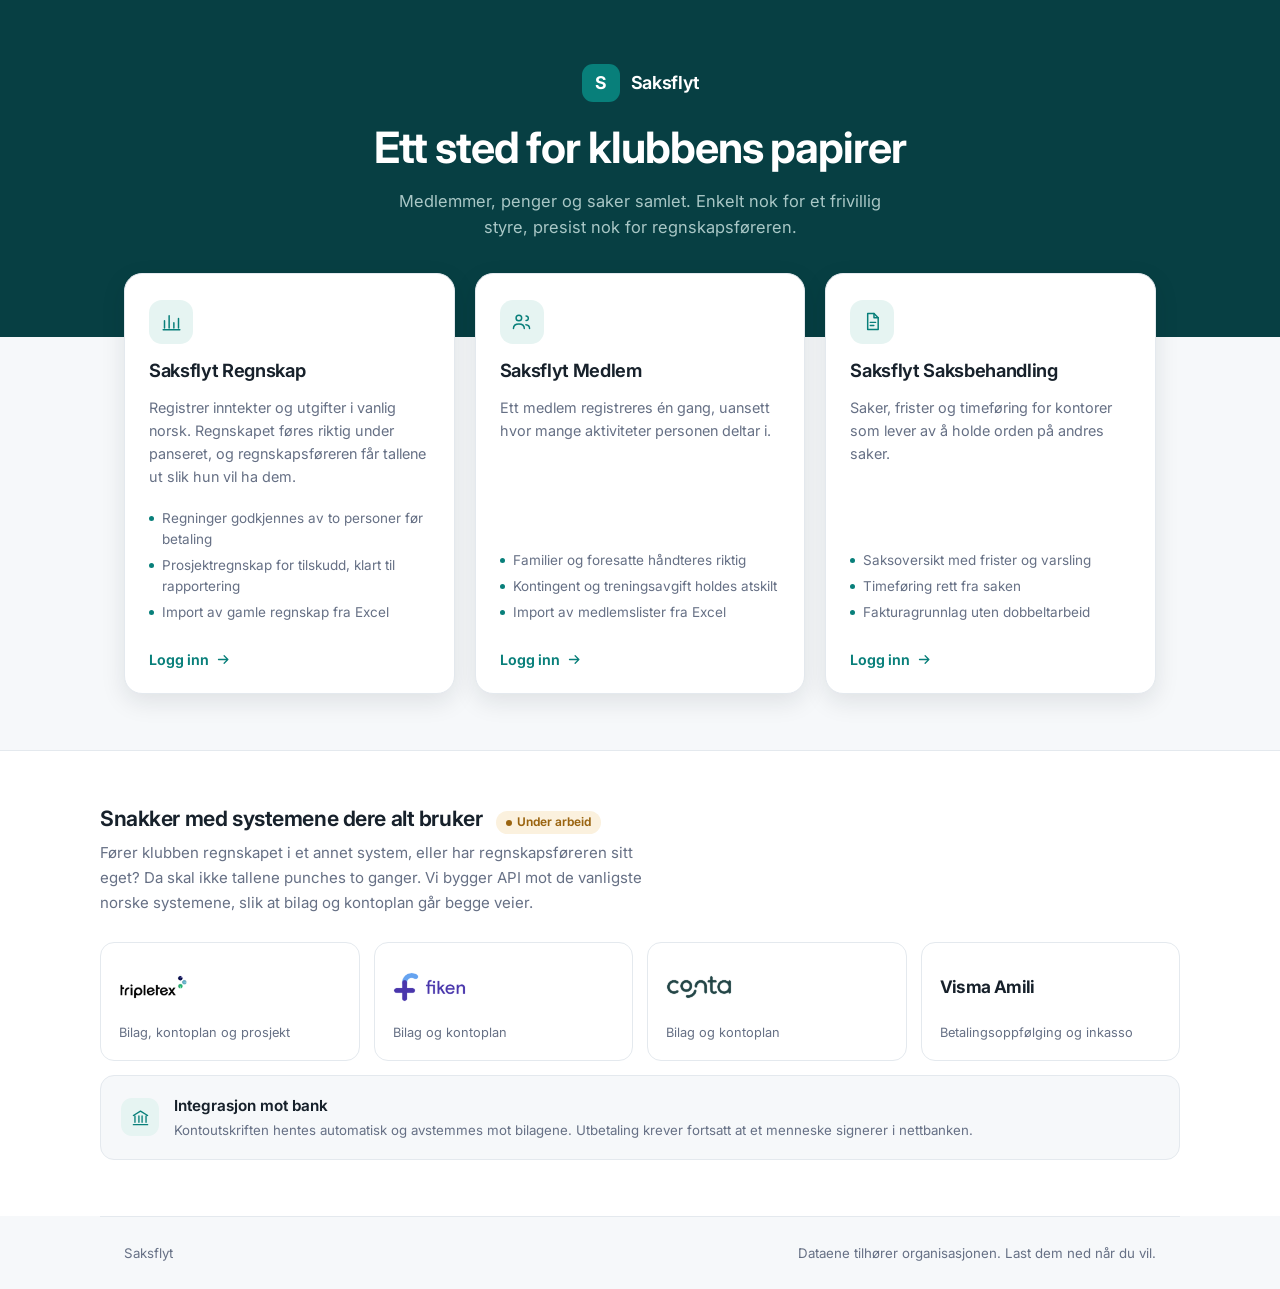
==== index.html @ 9a16cba4 "Portalen: alltid en synlig installasjonsknapp" ====
<!doctype html>
<html lang="no">
<head>
<meta charset="utf-8">
<meta name="viewport" content="width=device-width, initial-scale=1, viewport-fit=cover">
<title>Saksflyt</title>
<meta name="description" content="Saksflyt — regnskap, medlemmer og saksbehandling i ett system.">
<meta name="theme-color" content="#073F43">
<link rel="icon" href="data:image/svg+xml,<svg xmlns='http://www.w3.org/2000/svg' viewBox='0 0 32 32'><rect width='32' height='32' rx='8' fill='%23087F7A'/><text x='16' y='23' font-family='system-ui,sans-serif' font-size='19' font-weight='700' fill='white' text-anchor='middle'>S</text></svg>">
<link rel="preconnect" href="https://fonts.googleapis.com">
<link rel="preconnect" href="https://fonts.gstatic.com" crossorigin>
<link rel="stylesheet" href="https://fonts.googleapis.com/css2?family=Inter:wght@400;500;600;700&display=swap">
<link rel="manifest" href="/manifest.webmanifest">
<link rel="apple-touch-icon" href="/ikoner/apple-touch-icon.png">
<meta name="apple-mobile-web-app-capable" content="yes">
<meta name="apple-mobile-web-app-status-bar-style" content="black-translucent">
<meta name="apple-mobile-web-app-title" content="Saksflyt">
<link rel="stylesheet" href="./app/styles.css">
<style>
  body{display:flex;flex-direction:column;min-height:100vh}
  .portal-topp{
    background:var(--sb-bg);color:#fff;padding:64px 24px 96px;
    display:flex;flex-direction:column;align-items:center;text-align:center;gap:14px
  }
  .portal-merke{display:flex;align-items:center;gap:11px;margin-bottom:6px}
  .portal-merke .sb-logo{width:38px;height:38px;border-radius:11px;font-size:1.1rem}
  .portal-merke b{font-size:1.12rem;font-weight:650;letter-spacing:-.015em}
  .portal-topp h1{color:#fff;font-size:clamp(1.9rem,4.4vw,2.7rem);max-width:19ch}
  .portal-topp p{color:#A9C7C6;font-size:1.03rem;max-width:52ch;margin:0;line-height:1.6}

  .portal-kort{
    width:min(1080px,100%);margin:-64px auto 0;padding:0 24px 56px;
    display:grid;gap:20px;grid-template-columns:repeat(3,1fr)
  }
  @media (max-width:900px){.portal-kort{grid-template-columns:1fr;margin-top:-72px}}

  .produkt{
    background:var(--panel);border:1px solid var(--line);border-radius:var(--r-lg);
    padding:26px 24px 22px;display:flex;flex-direction:column;gap:12px;
    box-shadow:var(--skygge-hev);text-decoration:none;color:inherit;
    transition:transform .16s cubic-bezier(.2,.7,.3,1),box-shadow .16s,border-color .16s
  }
  .produkt:hover{transform:translateY(-3px);border-color:var(--teal);box-shadow:0 18px 40px rgba(23,33,43,.13)}
  .produkt .sirkel{
    width:44px;height:44px;border-radius:13px;background:var(--teal-soft);color:var(--teal);
    display:grid;place-items:center
  }
  .produkt .sirkel svg{width:21px;height:21px;stroke:currentColor;stroke-width:1.7;fill:none;stroke-linecap:round;stroke-linejoin:round}
  .produkt h2{font-size:1.14rem;font-weight:650;letter-spacing:-.018em}
  .produkt p{margin:0;color:var(--muted);font-size:.9rem;line-height:1.6}
  .produkt ul{margin:auto 0 0;padding:8px 0 0;list-style:none;display:flex;flex-direction:column;gap:5px}
  .produkt li{font-size:.845rem;color:var(--muted);display:flex;gap:8px;align-items:flex-start}
  .produkt li::before{content:"";width:5px;height:5px;border-radius:50%;background:var(--teal);margin-top:8px;flex:none}
  .produkt .gaa{
    margin-top:14px;display:inline-flex;align-items:center;gap:7px;
    font-size:.885rem;font-weight:650;color:var(--teal)
  }
  .produkt .gaa svg{width:15px;height:15px;stroke:currentColor;stroke-width:2.1;fill:none;stroke-linecap:round;stroke-linejoin:round;transition:transform .16s}
  .produkt:hover .gaa svg{transform:translateX(3px)}
  .produkt.kommer{opacity:.92}
  .produkt.kommer .sirkel{background:var(--hover);color:var(--muted)}

  .portal-bunn{
    margin-top:auto;border-top:1px solid var(--line);padding:26px 24px;
    display:flex;justify-content:space-between;gap:16px;flex-wrap:wrap;
    color:var(--muted);font-size:.83rem;width:min(1080px,100%);margin-inline:auto
  }
  .portal-bunn a{color:var(--muted)}

  .app-band{
    width:min(1080px,100%);margin:0 auto;padding:0 24px 52px
  }
  .app-band .inni{
    border:1px solid var(--line);border-radius:var(--r-lg);background:var(--panel);
    padding:24px 26px;display:flex;align-items:center;gap:22px;flex-wrap:wrap;
    box-shadow:var(--skygge-lav)
  }
  .app-band .merkeikon{
    width:56px;height:56px;border-radius:15px;background:var(--teal);color:#fff;
    display:grid;place-items:center;font-size:1.5rem;font-weight:700;flex:none;
    letter-spacing:-.03em
  }
  .app-band .tekst{flex:1;min-width:240px}
  .app-band h2{font-size:1.12rem;font-weight:650;letter-spacing:-.018em;margin:0 0 4px}
  .app-band p{margin:0;color:var(--muted);font-size:.9rem;line-height:1.6;max-width:56ch}
  .app-band ol{
    margin:10px 0 0;padding-left:20px;color:var(--muted);font-size:.86rem;
    display:flex;flex-direction:column;gap:3px
  }
  .app-band .handling{flex:none}
  #appStatus{font-size:.86rem;color:var(--green);font-weight:600}

  .integrasjon{
    border-top:1px solid var(--line);background:var(--panel);
    padding:52px 24px 56px
  }
  .integrasjon .inni{width:min(1080px,100%);margin:0 auto}
  .integrasjon .topp{display:flex;align-items:baseline;gap:14px;flex-wrap:wrap;margin-bottom:6px}
  .integrasjon h2{font-size:1.32rem;font-weight:650;letter-spacing:-.02em}
  .integrasjon p{margin:0;color:var(--muted);font-size:.94rem;max-width:62ch;line-height:1.65}

  .merker{
    display:grid;grid-template-columns:repeat(4,1fr);gap:14px;margin:26px 0 0
  }
  @media (max-width:820px){.merker{grid-template-columns:repeat(2,1fr)}}
  .merke-flis{
    border:1px solid var(--line);border-radius:var(--r);
    padding:22px 18px 18px;display:flex;flex-direction:column;gap:14px;min-height:118px;
    /* Lys plate i begge temaer — logoene er laget for lys bakgrunn */
    background:#FFFFFF;border-color:#E4E9EE
  }
  .merke-flis .logo{
    height:44px;display:flex;align-items:center;justify-content:flex-start
  }
  .merke-flis .logo img{display:block;width:auto;max-width:100%}
  .merke-flis .logo img.fiken{height:30px}
  .merke-flis .logo img.tripletex{height:24px}
  .merke-flis .logo img.conta{height:24px}
  .merke-flis .ordmerke{
    font-size:1.08rem;font-weight:680;letter-spacing:-.035em;color:#17212B;line-height:1
  }
  .merke-flis .hva{font-size:.8rem;color:#667085;line-height:1.5;margin-top:auto}

  .bank-rad{
    margin-top:14px;border:1px solid var(--line);border-radius:var(--r);background:var(--paper);
    padding:18px 20px;display:flex;align-items:center;gap:15px;flex-wrap:wrap
  }
  .bank-rad .sirkel{
    width:38px;height:38px;border-radius:11px;background:var(--teal-soft);color:var(--teal);
    display:grid;place-items:center;flex:none
  }
  .bank-rad .sirkel svg{width:19px;height:19px;stroke:currentColor;stroke-width:1.7;fill:none;stroke-linecap:round;stroke-linejoin:round}
  .bank-rad b{font-size:.95rem;font-weight:640;display:block}
  .bank-rad span{font-size:.83rem;color:var(--muted)}
</style>
</head>
<body>

<header class="portal-topp">
  <div class="portal-merke">
    <span class="sb-logo">S</span>
    <b>Saksflyt</b>
  </div>
  <h1>Ett sted for klubbens papirer</h1>
  <p>Medlemmer, penger og saker samlet. Enkelt nok for et frivillig styre, presist nok for regnskapsføreren.</p>
</header>

<main class="portal-kort">

  <a class="produkt" href="./app/#/okonomi">
    <span class="sirkel"><svg viewBox="0 0 24 24"><path d="M4 19.5V11M9.3 19.5V5.5M14.7 19.5v-6M20 19.5V8.5"/><path d="M2.5 21.5h19"/></svg></span>
    <h2>Saksflyt Regnskap</h2>
    <p>Registrer inntekter og utgifter i vanlig norsk. Regnskapet føres riktig under panseret, og regnskapsføreren får tallene ut slik hun vil ha dem.</p>
    <ul>
      <li>Regninger godkjennes av to personer før betaling</li>
      <li>Prosjektregnskap for tilskudd, klart til rapportering</li>
      <li>Import av gamle regnskap fra Excel</li>
    </ul>
    <span class="gaa">Logg inn <svg viewBox="0 0 24 24"><path d="M4 12h15M13 6l6 6-6 6"/></svg></span>
  </a>

  <a class="produkt" href="./app/#/medlemmer">
    <span class="sirkel"><svg viewBox="0 0 24 24"><circle cx="9" cy="8" r="3.2"/><path d="M2.8 20c0-3.4 2.8-5.2 6.2-5.2s6.2 1.8 6.2 5.2"/><path d="M17.2 10.8a2.6 2.6 0 1 0 0-5.2M21.2 20c0-2.6-1.6-4.2-4.2-4.4"/></svg></span>
    <h2>Saksflyt Medlem</h2>
    <p>Ett medlem registreres én gang, uansett hvor mange aktiviteter personen deltar i.</p>
    <ul>
      <li>Familier og foresatte håndteres riktig</li>
      <li>Kontingent og treningsavgift holdes atskilt</li>
      <li>Import av medlemslister fra Excel</li>
    </ul>
    <span class="gaa">Logg inn <svg viewBox="0 0 24 24"><path d="M4 12h15M13 6l6 6-6 6"/></svg></span>
  </a>

  <a class="produkt" href="https://sak.rpadvokat.no" rel="noopener">
    <span class="sirkel"><svg viewBox="0 0 24 24"><path d="M6.5 2.8h7.2l4.8 4.9v13.5H6.5z"/><path d="M13.7 2.8v4.9h4.8"/><path d="M9.5 13h6M9.5 16.5h4"/></svg></span>
    <h2>Saksflyt Saksbehandling</h2>
    <p>Saker, frister og timeføring for kontorer som lever av å holde orden på andres saker.</p>
    <ul>
      <li>Saksoversikt med frister og varsling</li>
      <li>Timeføring rett fra saken</li>
      <li>Fakturagrunnlag uten dobbeltarbeid</li>
    </ul>
    <span class="gaa">Logg inn <svg viewBox="0 0 24 24"><path d="M4 12h15M13 6l6 6-6 6"/></svg></span>
  </a>

</main>

<section class="app-band">
  <div class="inni">
    <span class="merkeikon">S</span>
    <div class="tekst">
      <h2>Ta klubben med deg</h2>
      <p id="appTekst">Legg Saksflyt på hjem-skjermen, så åpner den seg som en app — uten adressefelt, med eget ikon. Praktisk når du skal fotografere en kvittering i hallen eller slå opp et medlem på trening.</p>
      <ol id="appSteg" hidden></ol>
    </div>
    <div class="handling">
      <button class="btn primary" id="appKnapp" hidden>Legg til på hjem-skjermen</button>
      <span id="appStatus" hidden>Appen er allerede installert</span>
    </div>
  </div>
</section>

<section class="integrasjon">
  <div class="inni">
    <div class="topp">
      <h2>Snakker med systemene dere alt bruker</h2>
      <span class="badge gold">Under arbeid</span>
    </div>
    <p>Fører klubben regnskapet i et annet system, eller har regnskapsføreren sitt eget? Da skal ikke tallene punches to ganger. Vi bygger API mot de vanligste norske systemene, slik at bilag og kontoplan går begge veier.</p>

    <div class="merker">
      <div class="merke-flis">
        <span class="logo"><img class="tripletex" src="[data-uri]" alt="Tripletex" width="264" height="92"></span>
        <span class="hva">Bilag, kontoplan og prosjekt</span>
      </div>
      <div class="merke-flis">
        <span class="logo"><img class="fiken" src="[data-uri]" alt="Fiken" width="264" height="108"></span>
        <span class="hva">Bilag og kontoplan</span>
      </div>
      <div class="merke-flis">
        <span class="logo"><img class="conta" src="[data-uri]" alt="Conta" width="232" height="84"></span>
        <span class="hva">Bilag og kontoplan</span>
      </div>
      <div class="merke-flis">
        <span class="logo"><span class="ordmerke">Visma Amili</span></span>
        <span class="hva">Betalingsoppfølging og inkasso</span>
      </div>
    </div>

    <div class="bank-rad">
      <span class="sirkel"><svg viewBox="0 0 24 24"><path d="M3 9.5 12 4l9 5.5M5 10v8M10 10v8M14 10v8M19 10v8M3 21h18"/></svg></span>
      <div>
        <b>Integrasjon mot bank</b>
        <span>Kontoutskriften hentes automatisk og avstemmes mot bilagene. Utbetaling krever fortsatt at et menneske signerer i nettbanken.</span>
      </div>
    </div>
  </div>
</section>

<footer class="portal-bunn">
  <span>Saksflyt</span>
  <span>Dataene tilhører organisasjonen. Last dem ned når du vil.</span>
</footer>

<script src="/installer.js"></script>
<script>
  // App på hjem-skjermen. Én knapp — den skal alltid stå der, og den
  // skal gjøre jobben med ett trykk der nettleseren tillater det.
  (function () {
    const S = window.Saksflyt;
    if (!S) return;
    S.settOppArbeider();

    const baand  = document.querySelector(".app-band");
    const knapp  = document.getElementById("appKnapp");
    const status = document.getElementById("appStatus");
    const steg   = document.getElementById("appSteg");
    const tekst  = document.getElementById("appTekst");

    const STANDARDTEKST = tekst.textContent;
    let stegVist = false;

    function tegn() {
      const t = S.tilstand();

      // Firefox og andre uten støtte: ikke vis båndet i det hele tatt.
      baand.hidden = t === "ikke-mulig";
      if (t === "ikke-mulig") return;

      status.hidden = t !== "installert";
      knapp.hidden  = t === "installert";
      steg.hidden   = !(t === "ios-manuelt" && stegVist);

      if (t === "installert") {
        tekst.textContent = "Saksflyt ligger på hjem-skjermen din. Åpne den derfra, så slipper du adressefeltet.";
      } else {
        tekst.textContent = STANDARDTEKST;
        knapp.textContent = "Legg til på hjem-skjermen";
      }
    }

    function fyllSteg() {
      steg.innerHTML = "";
      S.IOS_STEG.forEach(function (linje) {
        const li = document.createElement("li");
        li.textContent = linje;
        steg.appendChild(li);
      });
    }

    knapp.addEventListener("click", async function () {
      const t = S.tilstand();
      if (t === "kan-spørre") {
        knapp.disabled = true;
        const ja = await S.installer();
        knapp.disabled = false;
        if (ja) tegn();
        return;
      }
      // iPhone og iPad: Safari lar ingen nettside installere seg selv.
      // Da viser knappen de tre trykkene i stedet.
      stegVist = true;
      fyllSteg();
      tekst.textContent = "Safari lar ingen nettside legge seg til selv. På iPhone gjør du det med tre trykk:";
      steg.hidden = false;
      knapp.hidden = true;
    });

    window.addEventListener("saksflyt:kan-installeres", tegn);
    window.addEventListener("saksflyt:installert", tegn);
    tegn();

    // beforeinstallprompt kommer ofte litt etter innlasting.
    setTimeout(tegn, 1200);
  })();
</script>

<script>
  // Husk hvilket produkt du sist brukte, så slipper du å velge hver gang.
  try {
    const sist = localStorage.getItem("sf-produkt");
    document.querySelectorAll(".produkt").forEach(a => {
      a.addEventListener("click", () => {
        try { localStorage.setItem("sf-produkt", a.getAttribute("href")); } catch (e) {}
      });
      if (sist && a.getAttribute("href") === sist) {
        const m = document.createElement("span");
        m.className = "badge teal";
        m.style.alignSelf = "flex-start";
        m.textContent = "Sist brukt";
        a.insertBefore(m, a.querySelector("h2"));
      }
    });
  } catch (e) {}
</script>

</body>
</html>
---- app/styles.css ----
/* =====================================================================
   Saksflyt designsystem
   Ett system for hele produktet. Ingen lokale CSS-varianter per side.
   Teal er merkevaren. Grønn, oransje, rød og blå er kun status.
   ===================================================================== */

:root{
  color-scheme: light;

  /* --- merkevare --- */
  --teal:#087F7A;            /* primær */
  --teal-hover:#066C68;
  --teal-soft:#E6F4F2;
  --teal-ink:#FFFFFF;
  --teal-dyp:#073F43;        /* sidepanel */
  --teal-dyp-hover:#0A5155;

  /* --- flater --- */
  --paper:#F6F8FA;
  --panel:#FFFFFF;
  --panel-2:#FBFCFD;
  --line:#E4E9EE;
  --line-sterk:#D3DBE3;
  --hover:#F1F4F7;

  /* --- tekst --- */
  --ink:#17212B;
  --muted:#667085;
  --ink-svak:#8A93A2;

  /* --- sidepanel (mørkt i begge temaer) --- */
  --sb-bg:#073F43;
  --sb-hover:#0A5155;
  --sb-ink:#EAF3F2;
  --sb-muted:#9BB8B7;
  --sb-line:rgba(255,255,255,.10);

  /* --- status: aldri i konkurranse med merkevaren --- */
  --green:#1F7A4D;  --green-soft:#E7F4EC;
  --gold:#9A6410;   --gold-soft:#FBF1DE;
  --red:#B3352F;    --red-soft:#FBEAE8;
  --blue:#2A5FA8;   --blue-soft:#E9F0FB;

  /* --- form --- */
  --r-sm:10px; --r:14px; --r-lg:18px;
  --skygge:0 1px 2px rgba(23,33,43,.05), 0 1px 3px rgba(23,33,43,.04);
  --skygge-lav:0 1px 2px rgba(23,33,43,.04);
  --skygge-hev:0 8px 24px rgba(23,33,43,.10);
  --skygge-modal:0 24px 60px rgba(23,33,43,.22);
  --fokus:0 0 0 3px rgba(8,127,122,.22);

  --font:"Inter",-apple-system,BlinkMacSystemFont,"SF Pro Text",ui-sans-serif,system-ui,"Segoe UI",sans-serif;

  /* bakoverkompatible navn brukt i eldre visninger */
  --radius:var(--r);
  --shadow:var(--skygge-hev);
  --soft-shadow:var(--skygge);
  --focus-ring:var(--fokus);
  --sidebar:var(--sb-bg);
  --sidebar-soft:var(--sb-hover);
}

@media (prefers-color-scheme: dark){
  :root:not([data-theme="light"]){
    color-scheme: dark;
    --teal:#2FA9A2; --teal-hover:#3FBDB5; --teal-soft:#0E2E2E; --teal-ink:#04211F;
    --paper:#0E1418; --panel:#151C22; --panel-2:#121920;
    --line:#242E37; --line-sterk:#313D48; --hover:#1C242C;
    --ink:#E6EBEF; --muted:#93A0AE; --ink-svak:#7A8797;
    --sb-bg:#052E31; --sb-hover:#0A4448; --sb-ink:#DCEAE9; --sb-muted:#88A5A4;
    --sb-line:rgba(255,255,255,.08);
    --green:#4CAE7E; --green-soft:#122A20;
    --gold:#D0983F; --gold-soft:#2B2314;
    --red:#D96B62;  --red-soft:#2E1A18;
    --blue:#6FA3E0; --blue-soft:#16232F;
    --skygge:0 1px 2px rgba(0,0,0,.4);
    --skygge-lav:0 1px 2px rgba(0,0,0,.3);
    --skygge-hev:0 10px 28px rgba(0,0,0,.5);
    --skygge-modal:0 24px 60px rgba(0,0,0,.6);
    --fokus:0 0 0 3px rgba(47,169,162,.3);
  }
}
:root[data-theme="dark"]{
  color-scheme: dark;
  --teal:#2FA9A2; --teal-hover:#3FBDB5; --teal-soft:#0E2E2E; --teal-ink:#04211F;
  --paper:#0E1418; --panel:#151C22; --panel-2:#121920;
  --line:#242E37; --line-sterk:#313D48; --hover:#1C242C;
  --ink:#E6EBEF; --muted:#93A0AE; --ink-svak:#7A8797;
  --sb-bg:#052E31; --sb-hover:#0A4448; --sb-ink:#DCEAE9; --sb-muted:#88A5A4;
  --sb-line:rgba(255,255,255,.08);
  --green:#4CAE7E; --green-soft:#122A20;
  --gold:#D0983F; --gold-soft:#2B2314;
  --red:#D96B62;  --red-soft:#2E1A18;
  --blue:#6FA3E0; --blue-soft:#16232F;
  --skygge:0 1px 2px rgba(0,0,0,.4);
  --skygge-lav:0 1px 2px rgba(0,0,0,.3);
  --skygge-hev:0 10px 28px rgba(0,0,0,.5);
  --skygge-modal:0 24px 60px rgba(0,0,0,.6);
  --fokus:0 0 0 3px rgba(47,169,162,.3);
}

/* =====================================================================
   Grunnlag
   ===================================================================== */

*{box-sizing:border-box}
/* En klasse med egen display slår [hidden] fra nettleseren. Vi vil at
   hidden alltid skal bety skjult. */
[hidden]{display:none!important}
html,body{height:100%}
body{
  margin:0;background:var(--paper);color:var(--ink);
  font-family:var(--font);font-size:15px;line-height:1.55;
  -webkit-font-smoothing:antialiased;-moz-osx-font-smoothing:grayscale;
}
button,input,select,textarea{font:inherit;color:inherit}
a{color:var(--teal);text-underline-offset:2px}
:focus-visible{outline:none;box-shadow:var(--fokus);border-radius:var(--r-sm)}
@media (prefers-reduced-motion:reduce){*{transition:none!important;animation:none!important}}

/* =====================================================================
   Typografi — hierarki med vekt, ikke med mange farger
   ===================================================================== */

h1{margin:0;font-size:1.85rem;font-weight:680;letter-spacing:-.025em;text-wrap:balance;line-height:1.2}
h2{margin:0;font-size:1.2rem;font-weight:640;letter-spacing:-.015em}
h3{margin:0;font-size:.95rem;font-weight:640;letter-spacing:-.01em}
.sub{color:var(--muted);font-size:.9rem;margin:6px 0 0;max-width:66ch}
.eyebrow{font-size:.68rem;font-weight:700;letter-spacing:.09em;text-transform:uppercase;color:var(--muted);margin-bottom:6px}
.meta{font-size:.8rem;color:var(--muted)}
.tiny{font-size:.78rem}
.dim{color:var(--muted)}
.strong{font-weight:640}
.mono,.num{font-variant-numeric:tabular-nums}
.num{text-align:right;white-space:nowrap}
.tall{font-size:2rem;font-weight:680;letter-spacing:-.03em;font-variant-numeric:tabular-nums;line-height:1.1}

/* =====================================================================
   Skall: mørkt sidepanel + arbeidsflate
   ===================================================================== */

.app{display:grid;grid-template-columns:252px 1fr;min-height:100vh}

.sidebar{
  background:var(--sb-bg);color:var(--sb-ink);
  display:flex;flex-direction:column;gap:18px;padding:18px 14px 14px;
  position:sticky;top:0;height:100vh;overflow-y:auto;
}
.sidebar::-webkit-scrollbar{width:6px}
.sidebar::-webkit-scrollbar-thumb{background:rgba(255,255,255,.14);border-radius:3px}

.sb-brand{display:flex;align-items:center;gap:10px;padding:4px 8px 0}
.sb-logo{
  width:32px;height:32px;border-radius:9px;background:var(--teal);color:#fff;
  display:grid;place-items:center;font-weight:700;font-size:.95rem;flex:none;letter-spacing:-.02em
}
.sb-brand b{font-size:.98rem;font-weight:650;letter-spacing:-.015em;color:#fff;display:block;line-height:1.2}
.sb-brand span{font-size:.72rem;color:var(--sb-muted)}

.orgpick{
  width:100%;background:rgba(255,255,255,.07);border:1px solid var(--sb-line);color:var(--sb-ink);
  border-radius:var(--r-sm);padding:9px 11px;font-size:.85rem;font-weight:600;cursor:pointer;
  appearance:none;background-image:linear-gradient(45deg,transparent 50%,var(--sb-muted) 50%),linear-gradient(135deg,var(--sb-muted) 50%,transparent 50%);
  background-position:calc(100% - 15px) calc(50% + 1px),calc(100% - 10px) calc(50% + 1px);
  background-size:5px 5px,5px 5px;background-repeat:no-repeat;
}
.orgpick option{color:var(--ink);background:var(--panel)}

.sb-group{display:flex;flex-direction:column;gap:2px}
.sb-group h4{
  margin:12px 0 5px 10px;font-size:.64rem;font-weight:700;letter-spacing:.1em;
  text-transform:uppercase;color:var(--sb-muted)
}
.sb-item{
  display:flex;align-items:center;gap:11px;width:100%;text-align:left;border:0;cursor:pointer;
  background:none;color:var(--sb-muted);border-radius:var(--r-sm);padding:9px 11px;
  font-size:.885rem;font-weight:500;transition:background .13s,color .13s;position:relative
}
.sb-item:hover{background:var(--sb-hover);color:var(--sb-ink)}
.sb-item.on{background:var(--sb-hover);color:#fff;font-weight:640}
.sb-item.on::before{content:"";position:absolute;left:0;top:9px;bottom:9px;width:3px;border-radius:0 3px 3px 0;background:var(--teal)}
.sb-item svg{width:17px;height:17px;flex:none;stroke:currentColor;stroke-width:1.7;fill:none;stroke-linecap:round;stroke-linejoin:round}
.sb-item .tall-merke{
  margin-left:auto;font-size:.7rem;font-weight:700;padding:1px 7px;border-radius:999px;
  background:rgba(255,255,255,.13);color:#fff;font-variant-numeric:tabular-nums
}
.sb-sub{display:flex;flex-direction:column;gap:1px;margin:2px 0 4px 27px;padding-left:11px;border-left:1px solid var(--sb-line)}
.sb-sub .sb-item{padding:6px 10px;font-size:.83rem}
.sb-sub .sb-item.on::before{display:none}
.sb-bunn{margin-top:auto;display:flex;flex-direction:column;gap:2px;padding-top:12px;border-top:1px solid var(--sb-line)}
.sb-profil{display:flex;align-items:center;gap:10px;padding:9px 11px;border-radius:var(--r-sm);cursor:pointer;background:none;border:0;width:100%;text-align:left}
.sb-profil:hover{background:var(--sb-hover)}
.sb-profil .avatar{width:30px;height:30px;font-size:.75rem;background:rgba(255,255,255,.14);color:#fff}
.sb-profil b{display:block;font-size:.83rem;font-weight:600;color:var(--sb-ink);line-height:1.25}
.sb-profil span{display:block;font-size:.72rem;color:var(--sb-muted)}

.main{padding:26px 30px 90px;max-width:1360px}
.topbar{display:flex;align-items:flex-start;justify-content:space-between;gap:20px;margin-bottom:24px;flex-wrap:wrap}
.top-hoyre{display:flex;align-items:center;gap:9px;flex-wrap:wrap}

/* mobil: sidepanel blir bunnavigasjon */
.mobilnav{display:none}
@media (max-width:900px){
  .app{grid-template-columns:1fr}
  .sidebar{display:none}
  .main{padding:16px 14px 96px}
  h1{font-size:1.45rem}
  .mobilnav{
    display:flex;position:fixed;left:0;right:0;bottom:0;z-index:45;
    background:var(--sb-bg);border-top:1px solid var(--sb-line);padding:6px 4px calc(6px + env(safe-area-inset-bottom))
  }
  .mobilnav button{
    flex:1;background:none;border:0;color:var(--sb-muted);display:flex;flex-direction:column;
    align-items:center;gap:3px;padding:7px 2px;font-size:.66rem;font-weight:600;cursor:pointer;border-radius:var(--r-sm)
  }
  .mobilnav button svg{width:19px;height:19px;stroke:currentColor;stroke-width:1.7;fill:none;stroke-linecap:round;stroke-linejoin:round}
  .mobilnav button.on{color:#fff}
  .mobil-topp{display:flex;align-items:center;justify-content:space-between;gap:10px;margin-bottom:14px}
}

/* =====================================================================
   Kort — arbeidsflater, ikke flytende bokser
   ===================================================================== */

.card{background:var(--panel);border:1px solid var(--line);border-radius:var(--r);box-shadow:var(--skygge-lav)}
.card-head{padding:17px 19px 0}
.card-head h2{font-size:1rem;font-weight:640}
.card-head p{margin:5px 0 0;color:var(--muted);font-size:.84rem}
.card-body{padding:16px 19px 18px}
.card.flat{box-shadow:none}

.grid{display:grid;gap:16px}
.g2{grid-template-columns:repeat(2,minmax(0,1fr))}
.g3{grid-template-columns:repeat(3,minmax(0,1fr))}
.g4{grid-template-columns:repeat(4,minmax(0,1fr))}
.g5{grid-template-columns:repeat(5,minmax(0,1fr))}
.split{display:grid;grid-template-columns:minmax(0,1.5fr) minmax(0,1fr);gap:16px}
@media (max-width:1100px){.g3,.g4,.g5,.split{grid-template-columns:repeat(2,minmax(0,1fr))}}
@media (max-width:680px){.g2,.g3,.g4,.g5,.split{grid-template-columns:1fr}}
.stack{display:flex;flex-direction:column;gap:16px}
.rowline{display:flex;gap:8px;align-items:center;flex-wrap:wrap}
.between{display:flex;justify-content:space-between;align-items:center;gap:14px;flex-wrap:wrap}
.actions{display:flex;gap:8px;flex-wrap:wrap}

/* =====================================================================
   Knapper — én dominerende primærhandling per side
   ===================================================================== */

.btn{
  display:inline-flex;align-items:center;justify-content:center;gap:7px;
  border:1px solid var(--line-sterk);background:var(--panel);color:var(--ink);
  border-radius:var(--r-sm);padding:9px 15px;font-size:.875rem;font-weight:600;cursor:pointer;
  transition:background .13s,border-color .13s,box-shadow .13s,transform .07s;white-space:nowrap
}
.btn:hover{background:var(--hover)}
.btn:active{transform:translateY(1px);box-shadow:none}
.btn svg{width:16px;height:16px;stroke:currentColor;stroke-width:1.8;fill:none;stroke-linecap:round;stroke-linejoin:round}
.btn.primary{background:var(--teal);border-color:var(--teal);color:var(--teal-ink);box-shadow:var(--skygge-lav)}
.btn.primary:hover{background:var(--teal-hover);border-color:var(--teal-hover)}
.btn.stille{border-color:transparent;background:transparent;color:var(--muted)}
.btn.stille:hover{background:var(--hover);color:var(--ink)}
.btn.danger{color:var(--red);border-color:transparent;background:transparent}
.btn.danger:hover{background:var(--red-soft)}
.btn.sm{padding:6px 11px;font-size:.8rem;border-radius:9px}
.btn.sm svg{width:14px;height:14px}
.btn.big{
  padding:15px 17px;border-radius:var(--r);font-size:.92rem;
  display:flex;flex-direction:column;align-items:flex-start;gap:3px;text-align:left
}
.btn.big small{font-weight:450;color:var(--muted);font-size:.79rem}
.btn.big.primary small{color:rgba(255,255,255,.82)}
.btn[disabled]{opacity:.45;cursor:not-allowed;transform:none}
.btn.blokk{width:100%}
.ikonknapp{
  width:34px;height:34px;padding:0;border-radius:var(--r-sm);border:1px solid var(--line-sterk);
  background:var(--panel);display:grid;place-items:center;cursor:pointer;color:var(--muted)
}
.ikonknapp:hover{background:var(--hover);color:var(--ink)}
.ikonknapp svg{width:16px;height:16px;stroke:currentColor;stroke-width:1.8;fill:none;stroke-linecap:round}

/* «Ny»-meny */
.meny{position:relative;display:inline-block}
.meny-liste{
  position:absolute;right:0;top:calc(100% + 6px);min-width:250px;background:var(--panel);
  border:1px solid var(--line);border-radius:var(--r);box-shadow:var(--skygge-hev);
  padding:6px;z-index:30;display:flex;flex-direction:column;gap:1px
}
.meny-liste button{
  display:flex;align-items:center;gap:10px;width:100%;text-align:left;border:0;background:none;
  padding:9px 10px;border-radius:9px;font-size:.87rem;font-weight:500;cursor:pointer;color:var(--ink)
}
.meny-liste button:hover{background:var(--hover)}
.meny-liste button svg{width:16px;height:16px;stroke:var(--teal);stroke-width:1.8;fill:none;stroke-linecap:round;stroke-linejoin:round;flex:none}
.meny-liste hr{border:0;border-top:1px solid var(--line);margin:5px 2px}

/* =====================================================================
   Nøkkeltall
   ===================================================================== */

.kpi{
  background:var(--panel);border:1px solid var(--line);border-radius:var(--r);padding:17px 18px;
  display:flex;flex-direction:column;gap:5px;text-align:left;box-shadow:var(--skygge-lav);
  transition:border-color .14s,box-shadow .14s,transform .1s
}
.kpi.klikk{cursor:pointer}
.kpi.klikk:hover{border-color:var(--line-sterk);box-shadow:var(--skygge);transform:translateY(-1px)}
.kpi .topp{display:flex;align-items:center;gap:8px;color:var(--muted)}
.kpi .topp svg{width:15px;height:15px;stroke:currentColor;stroke-width:1.8;fill:none;stroke-linecap:round;stroke-linejoin:round}
.kpi .k{font-size:.79rem;font-weight:600;color:var(--muted)}
.kpi .v{font-size:1.95rem;font-weight:680;letter-spacing:-.03em;font-variant-numeric:tabular-nums;line-height:1.15}
.kpi .v.pos{color:var(--green)} .kpi .v.neg{color:var(--red)}
.kpi .m{font-size:.79rem;color:var(--muted)}
.kpi .bar{height:5px;border-radius:5px;background:var(--line);margin-top:8px;overflow:hidden}
.kpi .bar i{display:block;height:100%;border-radius:5px;background:var(--teal);transition:width .4s ease}
/* eldre navn */
.stat{background:var(--panel);border:1px solid var(--line);border-radius:var(--r);padding:17px 18px;
  display:flex;flex-direction:column;gap:5px;text-align:left;box-shadow:var(--skygge-lav)}
.stat.klikk{cursor:pointer;transition:border-color .14s,transform .1s}
.stat.klikk:hover{border-color:var(--line-sterk);transform:translateY(-1px)}
.stat .k{font-size:.79rem;font-weight:600;color:var(--muted)}
.stat .v{font-size:1.9rem;font-weight:680;letter-spacing:-.03em;font-variant-numeric:tabular-nums;line-height:1.15}
.stat .v.pos{color:var(--green)} .stat .v.neg{color:var(--red)}
.stat .m{font-size:.79rem;color:var(--muted)}
.stat .bar{height:5px;border-radius:5px;background:var(--line);margin-top:8px;overflow:hidden}
.stat .bar i{display:block;height:100%;border-radius:5px;background:var(--teal)}

/* =====================================================================
   Status-tavle
   ===================================================================== */

.status-board{display:grid;grid-template-columns:1.05fr 1.55fr 1fr;gap:16px;align-items:stretch}
.status-mini{display:grid;grid-template-columns:1fr;gap:16px}
.status-tile{
  border:1px solid var(--line);border-radius:var(--r);background:var(--panel);
  min-height:94px;padding:16px 17px;text-align:left;display:flex;align-items:center;gap:13px;
  color:var(--ink);box-shadow:var(--skygge-lav);cursor:pointer;transition:border-color .14s,box-shadow .14s,transform .1s
}
.status-tile:hover{border-color:var(--line-sterk);box-shadow:var(--skygge);transform:translateY(-1px)}
.status-tile .tile-icon{width:32px;height:32px;border-radius:9px;display:grid;place-items:center;flex:none}
.status-tile .tile-icon svg{width:17px;height:17px;stroke:currentColor;stroke-width:1.9;fill:none;stroke-linecap:round;stroke-linejoin:round}
.status-tile.gold .tile-icon{background:var(--gold-soft);color:var(--gold)}
.status-tile.blue .tile-icon{background:var(--blue-soft);color:var(--blue)}
.status-tile.green .tile-icon{background:var(--green-soft);color:var(--green)}
.status-tile .tile-text{min-width:0;display:grid;gap:3px}
.status-tile b{font-size:.88rem;font-weight:640}
.status-tile strong{font-size:1.75rem;line-height:1;font-weight:700;font-variant-numeric:tabular-nums}
.status-tile small{font-size:.78rem;color:var(--muted)}
.status-main .card-body{height:100%}
.status-chart{height:100%;min-height:250px;display:grid;grid-template-columns:minmax(150px,220px) 1fr;gap:28px;align-items:center}
.donut{
  width:min(180px,100%);aspect-ratio:1;border-radius:50%;position:relative;justify-self:center;
  box-shadow:inset 0 0 0 1px rgba(0,0,0,.03)
}
.donut span{position:absolute;inset:27px;border-radius:50%;background:var(--panel);box-shadow:inset 0 0 0 1px var(--line)}
.legend{display:grid;gap:12px;min-width:0}
.legend-row{display:grid;grid-template-columns:1fr auto;gap:14px;align-items:center;font-size:.87rem}
.legend-row span{color:var(--muted);display:flex;align-items:center;gap:8px}
.legend-row span::before{content:"";width:18px;height:10px;border-radius:999px;background:currentColor;flex:none}
.legend-row.teal span::before{color:var(--teal)}
.legend-row.gold span::before{color:var(--gold)}
.legend-row.blue span::before{color:var(--blue)}
.legend-row b{font-variant-numeric:tabular-nums}
.sumline{border-top:1px solid var(--line);margin-top:5px;padding-top:12px;display:flex;justify-content:space-between;gap:16px;font-size:.9rem}
.sumline span{color:var(--muted)}
.sumline .pos{color:var(--green)} .sumline .neg{color:var(--red)}
.updated{display:flex;align-items:center;gap:8px;color:var(--muted);font-size:.79rem;margin-top:3px}
.updated svg{width:15px;height:15px;stroke:currentColor;stroke-width:1.8;fill:none;stroke-linecap:round;stroke-linejoin:round}
.deadline-list{display:grid;gap:8px}
.deadline{
  width:100%;border:0;background:var(--hover);border-radius:var(--r-sm);padding:10px 10px 10px 0;
  display:grid;grid-template-columns:5px 1fr 18px;gap:10px;text-align:left;align-items:center;color:var(--ink);
  cursor:pointer;transition:background .12s,transform .1s
}
.deadline:hover{background:var(--teal-soft);transform:translateY(-1px)}
.deadline .stripe{height:100%;min-height:42px;border-radius:999px;background:var(--muted)}
.deadline.teal .stripe{background:var(--teal)}
.deadline.gold .stripe{background:var(--gold)}
.deadline.blue .stripe{background:var(--blue)}
.deadline.green .stripe{background:var(--green)}
.deadline.neutral .stripe{background:var(--muted)}
.deadline-text{display:grid;gap:3px;min-width:0}
.deadline-text b{font-size:.86rem;font-weight:650}
.deadline-text small{font-size:.78rem;color:var(--muted);white-space:nowrap;overflow:hidden;text-overflow:ellipsis}
.deadline .more{color:var(--muted)}
.deadline .more svg{width:14px;height:14px;stroke:currentColor;stroke-width:2;fill:none;stroke-linecap:round;stroke-linejoin:round}
@media (max-width:1180px){.status-board{grid-template-columns:1fr 1fr}.status-side{grid-column:1 / -1}.status-mini{grid-template-columns:repeat(2,minmax(0,1fr))}}
@media (max-width:760px){.status-board,.status-mini,.status-chart{grid-template-columns:1fr}.status-chart{gap:18px}.donut{width:min(170px,70vw)}.deadline-text small{white-space:normal}}

/* =====================================================================
   Trenger oppmerksomhet
   ===================================================================== */

.oppm{display:flex;flex-direction:column}
.oppm-rad{
  display:flex;align-items:center;gap:12px;width:100%;text-align:left;background:none;border:0;
  border-bottom:1px solid var(--line);padding:13px 4px;cursor:pointer;color:var(--ink);
  font-size:.885rem;transition:background .12s
}
.oppm-rad:last-child{border-bottom:0}
.oppm-rad:hover{background:var(--hover)}
.oppm-rad .merke{
  width:26px;height:26px;border-radius:8px;display:grid;place-items:center;flex:none;font-size:.78rem;font-weight:700
}
.oppm-rad .merke svg{width:14px;height:14px;stroke:currentColor;stroke-width:2;fill:none;stroke-linecap:round;stroke-linejoin:round}
.oppm-rad .merke.gold{background:var(--gold-soft);color:var(--gold)}
.oppm-rad .merke.red{background:var(--red-soft);color:var(--red)}
.oppm-rad .merke.blue{background:var(--blue-soft);color:var(--blue)}
.oppm-rad .merke.green{background:var(--green-soft);color:var(--green)}
.oppm-rad .tekst{flex:1;min-width:0}
.oppm-rad .tekst b{display:block;font-weight:600}
.oppm-rad .tekst span{display:block;font-size:.79rem;color:var(--muted)}
.oppm-rad .pil{color:var(--ink-svak);flex:none}
.oppm-rad .pil svg{width:15px;height:15px;stroke:currentColor;stroke-width:2;fill:none;stroke-linecap:round;stroke-linejoin:round}

/* =====================================================================
   Merkelapper — tekst + symbol + farge, aldri farge alene
   ===================================================================== */

.badge,.pill{
  display:inline-flex;align-items:center;gap:5px;border-radius:999px;padding:3px 10px;
  font-size:.745rem;font-weight:650;white-space:nowrap;line-height:1.4
}
.badge::before,.pill::before{content:"";width:6px;height:6px;border-radius:50%;background:currentColor;flex:none}
.badge.neutral,.pill.neutral{background:var(--hover);color:var(--muted)}
.badge.gold,.pill.gold{background:var(--gold-soft);color:var(--gold)}
.badge.blue,.pill.blue{background:var(--blue-soft);color:var(--blue)}
.badge.green,.pill.green{background:var(--green-soft);color:var(--green)}
.badge.red,.pill.red{background:var(--red-soft);color:var(--red)}
.badge.teal,.pill.teal{background:var(--teal-soft);color:var(--teal)}

/* =====================================================================
   Tabeller — moderne, luftige, ikke regnskapsaktige
   ===================================================================== */

.tablewrap{overflow-x:auto;border-radius:var(--r-sm)}
table{width:100%;border-collapse:collapse;font-size:.885rem}
th{
  text-align:left;font-size:.68rem;font-weight:700;letter-spacing:.08em;text-transform:uppercase;
  color:var(--muted);padding:10px 14px;white-space:nowrap;border-bottom:1px solid var(--line);
  background:var(--panel);position:sticky;top:0;z-index:1
}
th.num{text-align:right}
td{padding:14px;border-bottom:1px solid var(--line);vertical-align:middle}
tr:last-child td{border-bottom:0}
tbody tr{transition:background .11s}
tbody tr:hover{background:var(--hover)}
tbody tr.klikk{cursor:pointer}
td .who{display:block;font-size:.78rem;color:var(--muted);margin-top:1px}
.tabellverktoy{display:flex;gap:9px;align-items:center;flex-wrap:wrap;margin-bottom:14px}
.tabellverktoy .sok{flex:1;min-width:210px;position:relative}
.tabellverktoy .sok input{padding-left:34px}
.tabellverktoy .sok svg{
  position:absolute;left:11px;top:50%;transform:translateY(-50%);width:15px;height:15px;
  stroke:var(--ink-svak);stroke-width:1.9;fill:none;stroke-linecap:round;pointer-events:none
}
.tabellverktoy select{width:auto;min-width:130px}
.mermeny{
  border:0;background:none;color:var(--ink-svak);cursor:pointer;padding:4px 8px;border-radius:8px;
  font-size:1.05rem;line-height:1
}
.mermeny:hover{background:var(--hover);color:var(--ink)}

/* =====================================================================
   Skjema
   ===================================================================== */

.field{display:flex;flex-direction:column;gap:5px}
.field label{font-size:.79rem;font-weight:600;color:var(--ink)}
.field .hint{font-size:.775rem;color:var(--muted)}
input,select,textarea{
  background:var(--panel);border:1px solid var(--line-sterk);border-radius:var(--r-sm);
  padding:9px 12px;font-size:.885rem;width:100%;transition:border-color .13s,box-shadow .13s
}
input:hover,select:hover,textarea:hover{border-color:var(--muted)}
input:focus,select:focus,textarea:focus{outline:none;border-color:var(--teal);box-shadow:var(--fokus)}
input::placeholder,textarea::placeholder{color:var(--ink-svak)}
textarea{resize:vertical;font-family:inherit;line-height:1.55}
input[type=checkbox]{width:17px;height:17px;accent-color:var(--teal)}
.check{display:flex;align-items:center;gap:9px;font-size:.875rem;cursor:pointer}
.kv{display:grid;grid-template-columns:auto 1fr;gap:9px 18px;font-size:.885rem;margin:0}
.kv dt{color:var(--muted)}
.kv dd{margin:0;font-weight:600;text-align:right}

/* =====================================================================
   Beskjeder og tomme tilstander
   ===================================================================== */

.note{border-radius:var(--r-sm);padding:12px 14px;font-size:.855rem;display:flex;gap:10px;align-items:flex-start}
.note b{font-weight:650}
.note svg{width:16px;height:16px;flex:none;margin-top:2px;stroke:currentColor;stroke-width:1.9;fill:none;stroke-linecap:round;stroke-linejoin:round}
.note.warn{background:var(--gold-soft);color:var(--gold)}
.note.bad{background:var(--red-soft);color:var(--red)}
.note.ok{background:var(--green-soft);color:var(--green)}
.note.info{background:var(--blue-soft);color:var(--blue)}

.empty{
  padding:46px 22px;text-align:center;color:var(--muted);
  display:flex;flex-direction:column;align-items:center;gap:8px
}
.empty .sirkel{
  width:52px;height:52px;border-radius:50%;background:var(--teal-soft);color:var(--teal);
  display:grid;place-items:center;margin-bottom:4px
}
.empty .sirkel svg{width:23px;height:23px;stroke:currentColor;stroke-width:1.7;fill:none;stroke-linecap:round;stroke-linejoin:round}
.empty b{color:var(--ink);font-size:1rem;font-weight:640}
.empty p{margin:0;max-width:44ch;font-size:.875rem}
.empty .actions{margin-top:10px}

/* =====================================================================
   Modal og skuff
   ===================================================================== */

.overlay{
  position:fixed;inset:0;background:rgba(12,20,26,.5);backdrop-filter:blur(2px);
  display:grid;place-items:center;padding:22px;z-index:50;overflow-y:auto
}
.modal{
  background:var(--panel);border:1px solid var(--line);border-radius:var(--r-lg);
  box-shadow:var(--skygge-modal);width:min(700px,100%);max-height:90vh;overflow-y:auto
}
.modal-head{padding:20px 22px 0}
.modal-head h2{font-size:1.12rem;font-weight:650}
.modal-head p{margin:6px 0 0;color:var(--muted);font-size:.855rem}
.modal-body{padding:18px 22px}
.modal-foot{padding:4px 22px 22px;display:flex;gap:9px;justify-content:flex-end;flex-wrap:wrap}
.modal-foot .btn.danger{margin-right:auto}

.skuff{
  position:fixed;top:0;right:0;bottom:0;width:min(560px,100%);background:var(--panel);
  border-left:1px solid var(--line);box-shadow:var(--skygge-modal);z-index:55;
  display:flex;flex-direction:column;animation:skyv .22s cubic-bezier(.22,.8,.3,1)
}
@keyframes skyv{from{transform:translateX(24px);opacity:.6}to{transform:none;opacity:1}}
.skuff-head{padding:20px 22px 0}
.skuff-body{padding:16px 22px 24px;overflow-y:auto;flex:1}
.skuff-foot{padding:14px 22px;border-top:1px solid var(--line);display:flex;gap:9px;justify-content:flex-end}

.faner{display:flex;gap:2px;border-bottom:1px solid var(--line);margin:16px 0 2px;overflow-x:auto}
.faner button{
  border:0;background:none;padding:10px 13px;font-size:.87rem;font-weight:600;color:var(--muted);
  cursor:pointer;border-bottom:2px solid transparent;margin-bottom:-1px;white-space:nowrap
}
.faner button:hover{color:var(--ink)}
.faner button.on{color:var(--teal);border-bottom-color:var(--teal)}

.avatar{
  width:44px;height:44px;border-radius:50%;background:var(--teal-soft);color:var(--teal);
  display:grid;place-items:center;font-weight:700;font-size:.95rem;flex:none;letter-spacing:-.01em
}
.avatar.stor{width:60px;height:60px;font-size:1.2rem}

/* brukerkort */
.kort{
  background:var(--panel);border:1px solid var(--line);border-radius:var(--r);padding:17px;
  display:flex;flex-direction:column;gap:12px;box-shadow:var(--skygge-lav);
  transition:border-color .14s,box-shadow .14s
}
.kort:hover{border-color:var(--line-sterk);box-shadow:var(--skygge)}
.kort .topp{display:flex;gap:13px;align-items:center}
.kort .navn{font-weight:640;letter-spacing:-.01em}
.kort .epost{font-size:.79rem;color:var(--muted);word-break:break-word}
.kort .verv{font-size:.81rem;color:var(--muted)}
.kort .bunn{display:flex;gap:7px;flex-wrap:wrap;align-items:center;margin-top:auto}

/* fremdrift for prosjekter */
.fremdrift{display:flex;flex-direction:column;gap:7px}
.fremdrift .spor{height:9px;border-radius:9px;background:var(--line);overflow:hidden}
.fremdrift .spor i{display:block;height:100%;border-radius:9px;background:var(--teal);transition:width .5s cubic-bezier(.2,.7,.3,1)}
.fremdrift .spor i.over{background:var(--red)}
.fremdrift .spor i.nesten{background:var(--gold)}
.fremdrift .tall{display:flex;justify-content:space-between;font-size:.82rem;color:var(--muted)}

/* =====================================================================
   Innlogging
   ===================================================================== */

.auth{min-height:100vh;display:grid;place-items:center;padding:24px;background:var(--paper)}
.auth-card{
  width:min(440px,100%);background:var(--panel);border:1px solid var(--line);border-radius:var(--r-lg);
  box-shadow:var(--skygge-hev);padding:32px
}
.auth-card .sb-logo{width:40px;height:40px;border-radius:11px;font-size:1.1rem;margin-bottom:16px}
.auth-card h1{font-size:1.4rem;margin-bottom:4px}
.auth-card .sub{margin:0 0 22px}
.tabs{display:flex;gap:3px;background:var(--hover);padding:4px;border-radius:var(--r-sm);margin-bottom:20px}
.tabs button{
  flex:1;border:0;background:none;padding:8px;border-radius:8px;font-size:.86rem;
  font-weight:600;color:var(--muted);cursor:pointer
}
.tabs button.on{background:var(--panel);color:var(--ink);box-shadow:var(--skygge-lav)}

/* =====================================================================
   Tilbakemelding og laste-tilstander
   ===================================================================== */

.toast{
  position:fixed;left:50%;bottom:26px;transform:translateX(-50%) translateY(150%);
  background:var(--panel);border:1px solid var(--line);box-shadow:var(--skygge-hev);
  border-radius:var(--r);padding:12px 17px;font-size:.87rem;font-weight:550;z-index:60;
  transition:transform .24s cubic-bezier(.2,.8,.3,1);max-width:min(92vw,560px);
  border-left:3px solid var(--green)
}
.toast.show{transform:translateX(-50%) translateY(0)}
.toast.feil{border-left-color:var(--red)}
.toast .k{display:block;font-size:.72rem;font-weight:700;letter-spacing:.07em;text-transform:uppercase;margin-bottom:2px;color:var(--green)}
.toast.feil .k{color:var(--red)}

.laster{display:grid;place-items:center;padding:64px;color:var(--muted);font-size:.885rem}
.spinner{
  width:22px;height:22px;border:2px solid var(--line);border-top-color:var(--teal);
  border-radius:50%;animation:snurr .7s linear infinite;margin-bottom:11px
}
@keyframes snurr{to{transform:rotate(360deg)}}

.skjelett{
  background:linear-gradient(90deg,var(--hover) 25%,var(--line) 37%,var(--hover) 63%);
  background-size:400% 100%;animation:glimt 1.3s ease infinite;border-radius:8px
}
@keyframes glimt{0%{background-position:100% 50%}100%{background-position:0 50%}}
.skjelett.linje{height:13px;margin:8px 0}
.skjelett.kpi{height:104px;border-radius:var(--r)}
.skjelett.kort{height:190px;border-radius:var(--r)}

.themetoggle{
  position:fixed;right:20px;bottom:20px;width:38px;height:38px;border-radius:50%;background:var(--panel);
  border:1px solid var(--line);box-shadow:var(--skygge);display:grid;place-items:center;cursor:pointer;z-index:40
}
.themetoggle svg{width:16px;height:16px;stroke:var(--muted);stroke-width:1.8;fill:none;stroke-linecap:round}
@media (max-width:900px){.themetoggle{bottom:78px}}

/* =====================================================================
   Bredde på mobil
   Rutenett- og fleksbokser får som standard min-width:auto. En bred
   tabell dyttet derfor hele arbeidsflaten utover, slik at siden kunne
   dras sideveis på telefon. Tabellen skal rulle inni sin egen ramme —
   siden skal ikke flytte seg.
   ===================================================================== */

.app, .app > *{min-width:0}
.main{min-width:0;max-width:100%}
.card, .stack, .grid, .split, .between, .tabellverktoy, .card-body{min-width:0}
.tablewrap{max-width:100%}
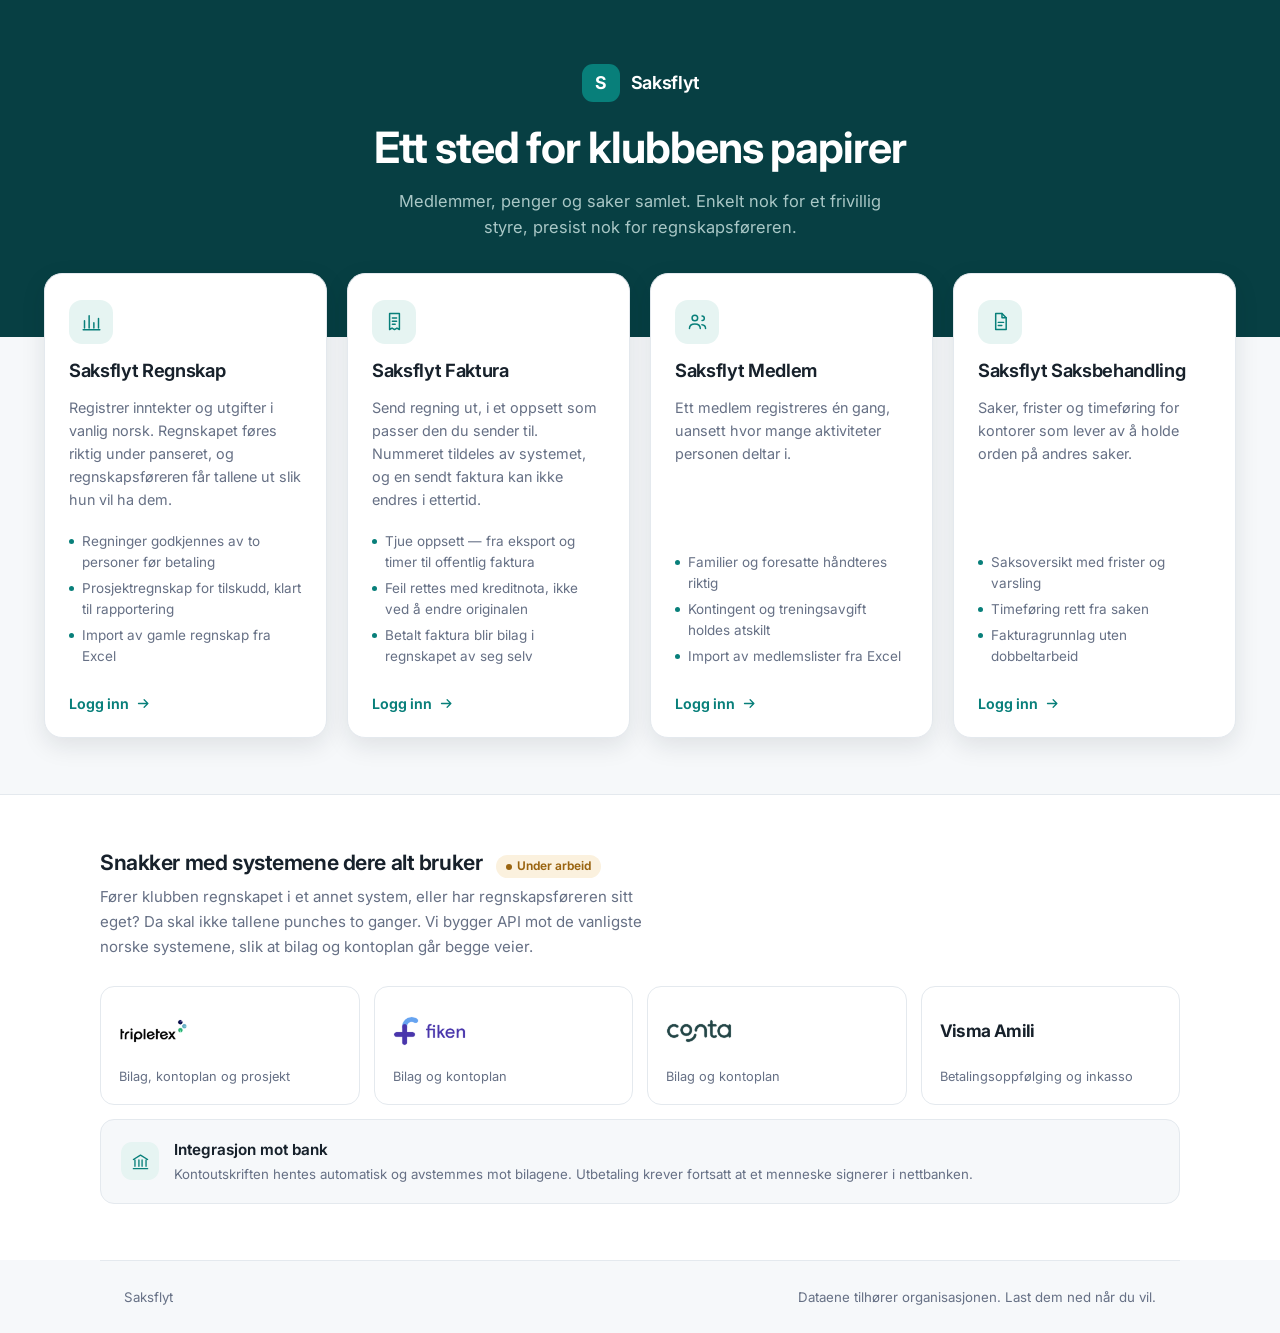
==== commit 82a4863c: "Faktura: utgående faktura som eget valg på forsiden Ny modul på samme kontrakt som resten: app/views" ====
--- a/index.html
+++ b/index.html
@@ -29,8 +29,8 @@
   .portal-topp p{color:#A9C7C6;font-size:1.03rem;max-width:52ch;margin:0;line-height:1.6}
 
   .portal-kort{
-    width:min(1080px,100%);margin:-64px auto 0;padding:0 24px 56px;
-    display:grid;gap:20px;grid-template-columns:repeat(3,1fr)
+    width:min(1240px,100%);margin:-64px auto 0;padding:0 24px 56px;
+    display:grid;gap:20px;grid-template-columns:repeat(auto-fit,minmax(240px,1fr))
   }
   @media (max-width:900px){.portal-kort{grid-template-columns:1fr;margin-top:-72px}}
 
@@ -155,6 +155,18 @@
       <li>Regninger godkjennes av to personer før betaling</li>
       <li>Prosjektregnskap for tilskudd, klart til rapportering</li>
       <li>Import av gamle regnskap fra Excel</li>
+    </ul>
+    <span class="gaa">Logg inn <svg viewBox="0 0 24 24"><path d="M4 12h15M13 6l6 6-6 6"/></svg></span>
+  </a>
+
+  <a class="produkt" href="./app/#/faktura">
+    <span class="sirkel"><svg viewBox="0 0 24 24"><path d="M6.4 2.8h11.2v18.4l-2.8-1.7-2.8 1.7-2.8-1.7-2.8 1.7z"/><path d="M9.6 8h4.8M9.6 11.6h4.8M9.6 15.2h3.2"/></svg></span>
+    <h2>Saksflyt Faktura</h2>
+    <p>Send regning ut, i et oppsett som passer den du sender til. Nummeret tildeles av systemet, og en sendt faktura kan ikke endres i ettertid.</p>
+    <ul>
+      <li>Tjue oppsett — fra eksport og timer til offentlig faktura</li>
+      <li>Feil rettes med kreditnota, ikke ved å endre originalen</li>
+      <li>Betalt faktura blir bilag i regnskapet av seg selv</li>
     </ul>
     <span class="gaa">Logg inn <svg viewBox="0 0 24 24"><path d="M4 12h15M13 6l6 6-6 6"/></svg></span>
   </a>
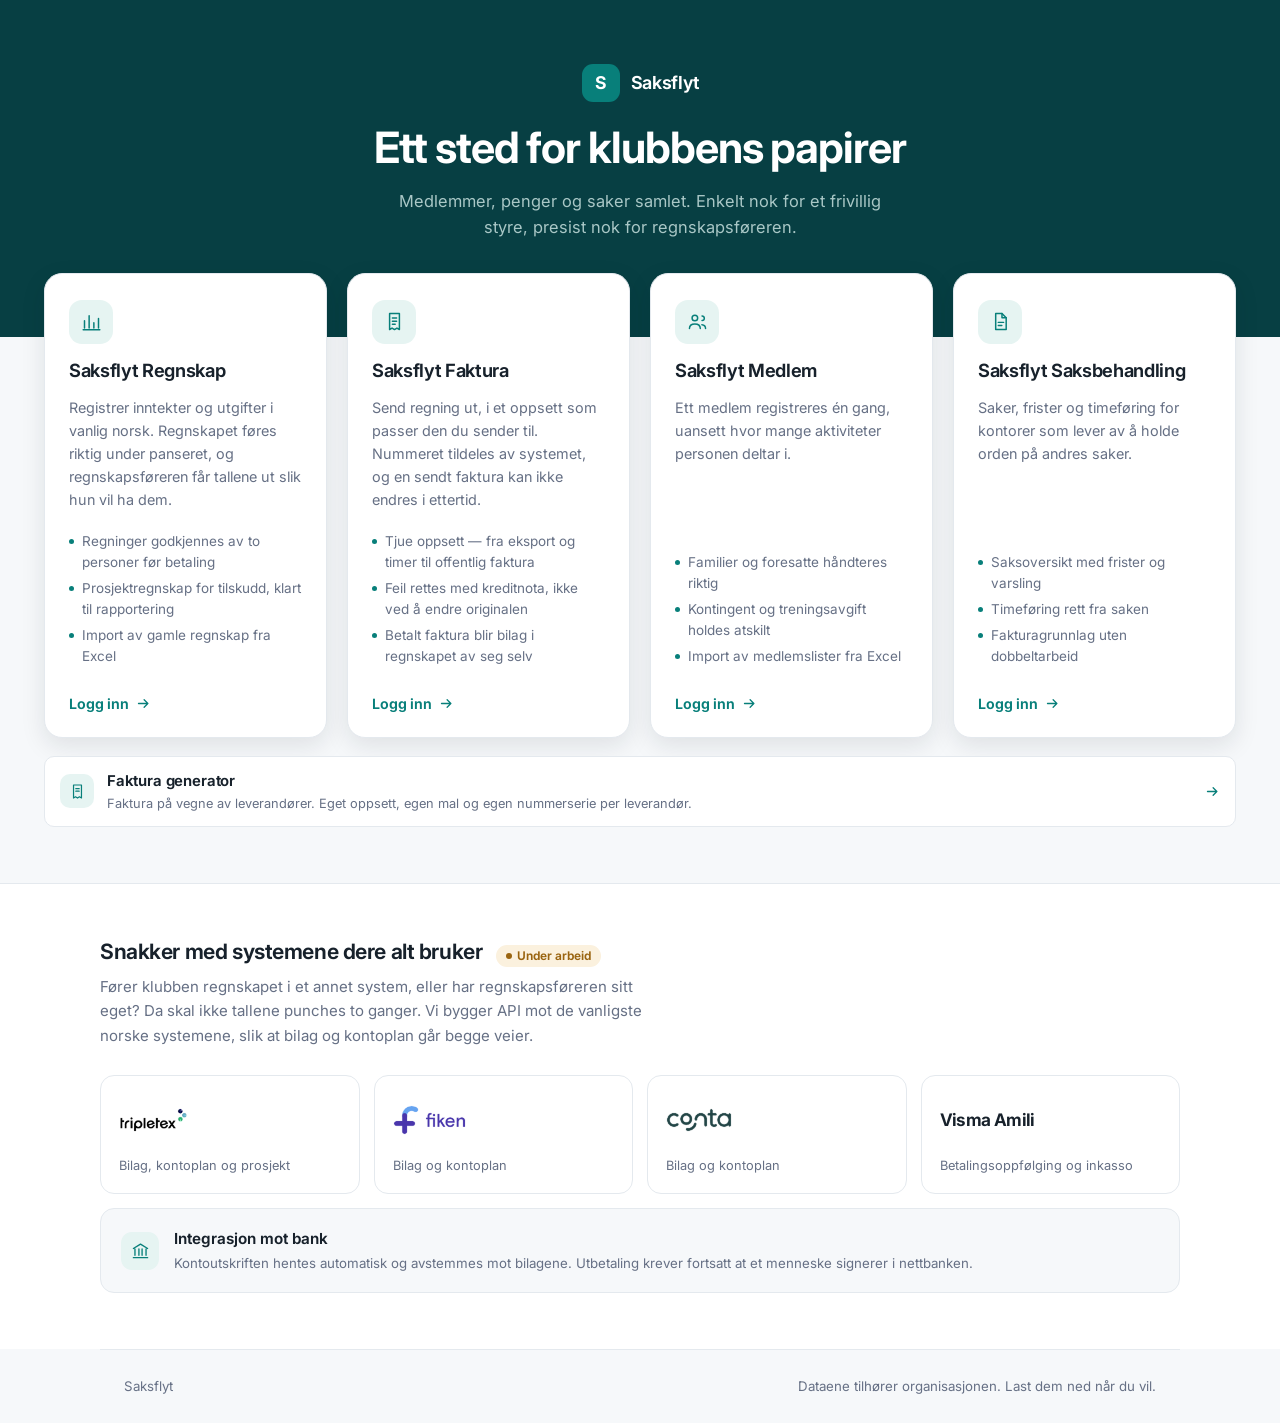
==== commit dd4997f0: "Faktura generator: faktura på vegne av leverandører Egen app under /faktura-generator/, med et lite " ====
--- a/index.html
+++ b/index.html
@@ -29,7 +29,7 @@
   .portal-topp p{color:#A9C7C6;font-size:1.03rem;max-width:52ch;margin:0;line-height:1.6}
 
   .portal-kort{
-    width:min(1240px,100%);margin:-64px auto 0;padding:0 24px 56px;
+    width:min(1240px,100%);margin:-64px auto 0;padding:0 24px 18px;
     display:grid;gap:20px;grid-template-columns:repeat(auto-fit,minmax(240px,1fr))
   }
   @media (max-width:900px){.portal-kort{grid-template-columns:1fr;margin-top:-72px}}
@@ -59,6 +59,33 @@
   .produkt:hover .gaa svg{transform:translateX(3px)}
   .produkt.kommer{opacity:.92}
   .produkt.kommer .sirkel{background:var(--hover);color:var(--muted)}
+
+  .verktoy-rad{
+    width:min(1240px,100%);margin:0 auto;padding:0 24px 56px;
+    display:grid;gap:14px;grid-template-columns:repeat(auto-fit,minmax(320px,1fr))
+  }
+  .verktoy{
+    display:flex;align-items:center;gap:13px;text-decoration:none;color:inherit;
+    background:var(--panel);border:1px solid var(--line);border-radius:var(--r-sm);
+    padding:13px 15px;transition:border-color .16s,transform .16s
+  }
+  .verktoy:hover{border-color:var(--teal);transform:translateY(-1px)}
+  .verktoy .sirkel{
+    width:34px;height:34px;border-radius:10px;background:var(--teal-soft);color:var(--teal);
+    display:grid;place-items:center;flex:none
+  }
+  .verktoy .sirkel svg{
+    width:17px;height:17px;stroke:currentColor;stroke-width:1.7;fill:none;
+    stroke-linecap:round;stroke-linejoin:round
+  }
+  .verktoy b{display:block;font-size:.93rem;font-weight:650;letter-spacing:-.012em}
+  .verktoy .tekst{display:block;font-size:.8rem;color:var(--muted);line-height:1.5;margin-top:1px}
+  .verktoy .gaa{margin-left:auto;color:var(--teal);flex:none;display:grid;place-items:center}
+  .verktoy .gaa svg{
+    width:15px;height:15px;stroke:currentColor;stroke-width:2.1;fill:none;
+    stroke-linecap:round;stroke-linejoin:round;transition:transform .16s
+  }
+  .verktoy:hover .gaa svg{transform:translateX(3px)}
 
   .portal-bunn{
     margin-top:auto;border-top:1px solid var(--line);padding:26px 24px;
@@ -196,6 +223,17 @@
   </a>
 
 </main>
+
+<div class="verktoy-rad">
+  <a class="verktoy" href="./faktura-generator/">
+    <span class="sirkel"><svg viewBox="0 0 24 24"><path d="M6.4 2.8h11.2v18.4l-2.8-1.7-2.8 1.7-2.8-1.7-2.8 1.7z"/><path d="M9.6 8h4.8M9.6 11.6h4.8"/></svg></span>
+    <div>
+      <b>Faktura generator</b>
+      <span class="tekst">Faktura på vegne av leverandører. Eget oppsett, egen mal og egen nummerserie per leverandør.</span>
+    </div>
+    <span class="gaa"><svg viewBox="0 0 24 24"><path d="M4 12h15M13 6l6 6-6 6"/></svg></span>
+  </a>
+</div>
 
 <section class="app-band">
   <div class="inni">
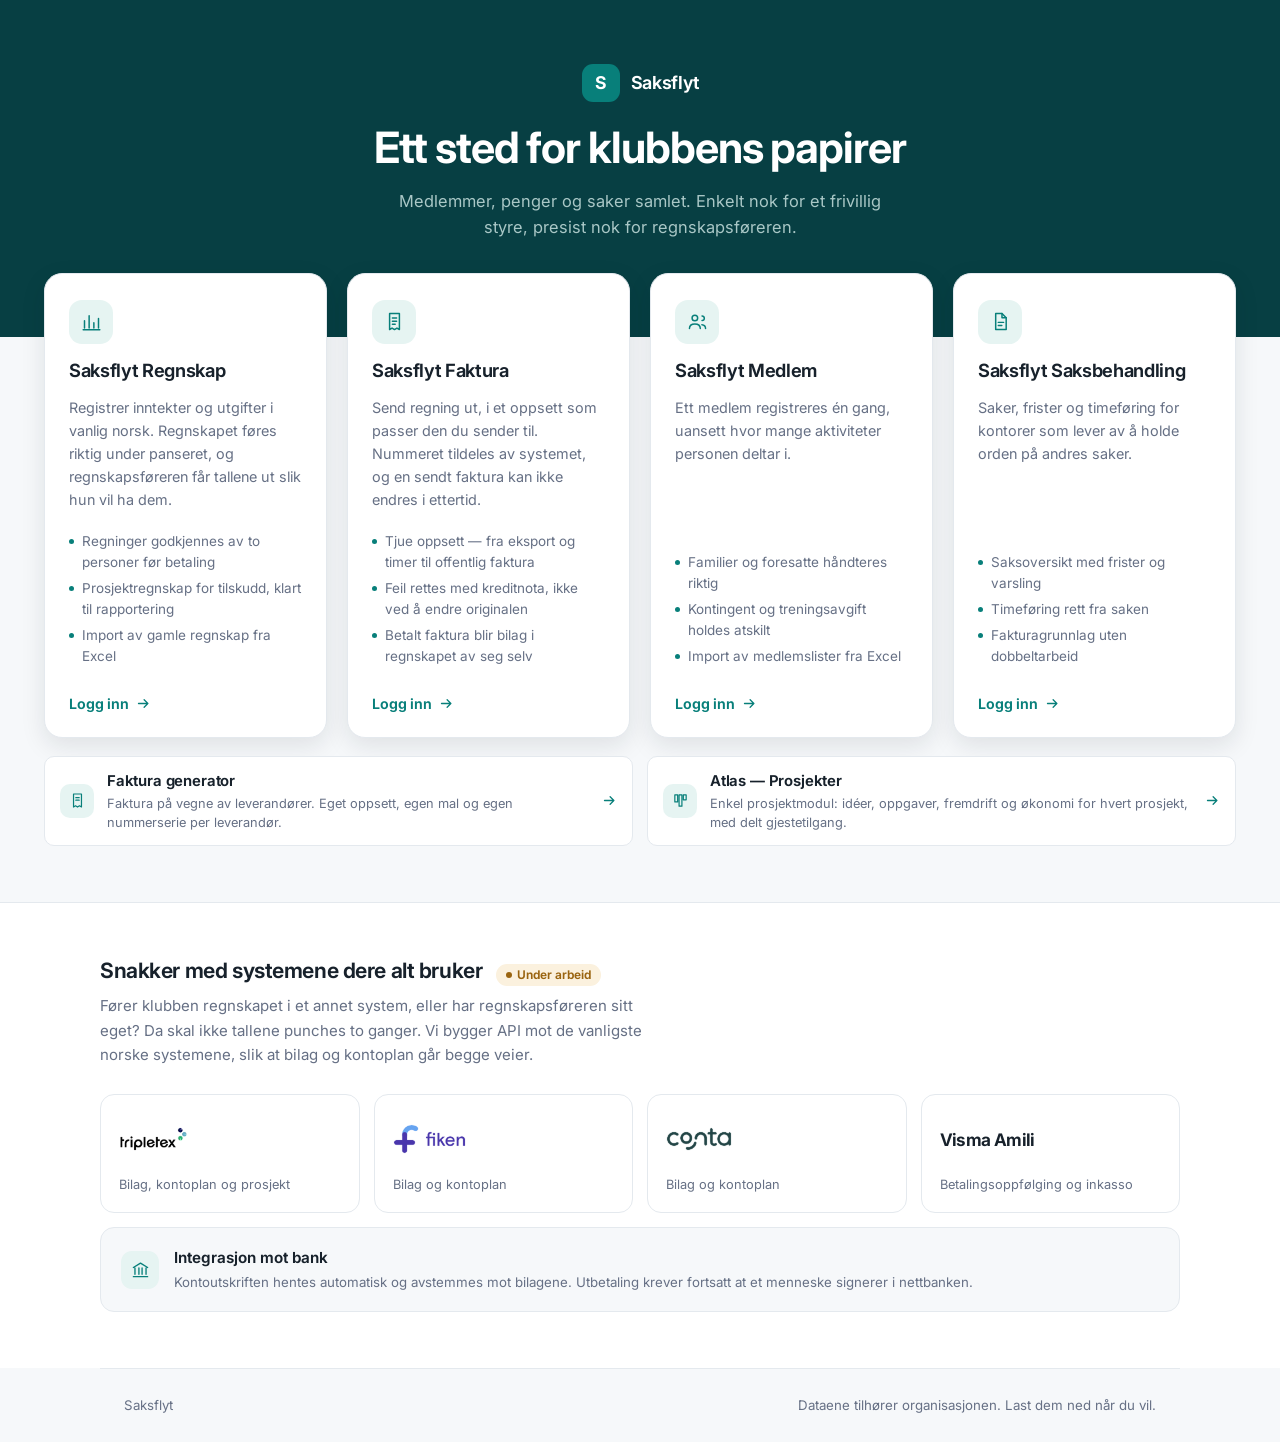
==== commit ebe65047: "Atlas: enkel prosjektmodul (idéer, oppgaver, fremdrift, økonomi) Ny modul i samme mønster som faktur" ====
--- a/index.html
+++ b/index.html
@@ -233,6 +233,14 @@
     </div>
     <span class="gaa"><svg viewBox="0 0 24 24"><path d="M4 12h15M13 6l6 6-6 6"/></svg></span>
   </a>
+  <a class="verktoy" href="./atlas/">
+    <span class="sirkel"><svg viewBox="0 0 24 24"><path d="M4 4h4v10H4zM10 4h4v16h-4zM16 4h4v7h-4z"/></svg></span>
+    <div>
+      <b>Atlas — Prosjekter</b>
+      <span class="tekst">Enkel prosjektmodul: idéer, oppgaver, fremdrift og økonomi for hvert prosjekt, med delt gjestetilgang.</span>
+    </div>
+    <span class="gaa"><svg viewBox="0 0 24 24"><path d="M4 12h15M13 6l6 6-6 6"/></svg></span>
+  </a>
 </div>
 
 <section class="app-band">
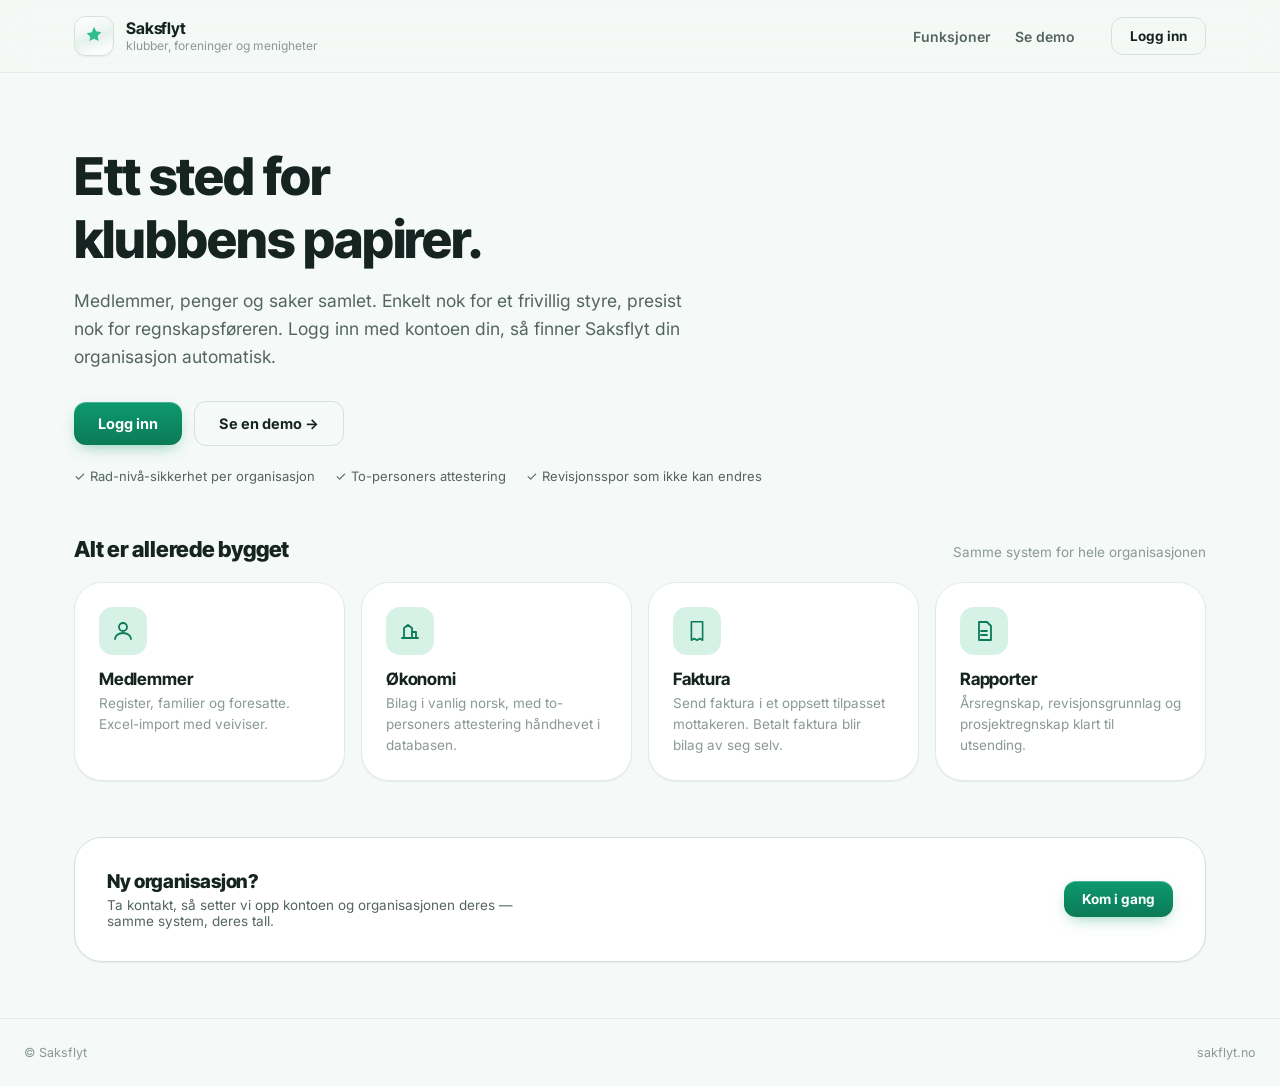
==== commit 0fab7c63: "Ny offentlig forside: info og innlogging, interne verktøy flyttet - index.html er nå en ren markedsf" ====
--- a/index.html
+++ b/index.html
@@ -4,306 +4,260 @@
 <meta charset="utf-8">
 <meta name="viewport" content="width=device-width, initial-scale=1, viewport-fit=cover">
 <title>Saksflyt</title>
-<meta name="description" content="Saksflyt — regnskap, medlemmer og saksbehandling i ett system.">
-<meta name="theme-color" content="#073F43">
-<link rel="icon" href="data:image/svg+xml,<svg xmlns='http://www.w3.org/2000/svg' viewBox='0 0 32 32'><rect width='32' height='32' rx='8' fill='%23087F7A'/><text x='16' y='23' font-family='system-ui,sans-serif' font-size='19' font-weight='700' fill='white' text-anchor='middle'>S</text></svg>">
+<meta name="description" content="Saksflyt — regnskap og medlemsstyring for klubber, foreninger og menigheter i ett system.">
+<meta name="theme-color" content="#0B7A57">
+<link rel="icon" href="data:image/svg+xml,<svg xmlns='http://www.w3.org/2000/svg' viewBox='0 0 32 32'><rect width='32' height='32' rx='8' fill='%230E9A6E'/><text x='16' y='23' font-family='system-ui,sans-serif' font-size='19' font-weight='700' fill='white' text-anchor='middle'>S</text></svg>">
 <link rel="preconnect" href="https://fonts.googleapis.com">
 <link rel="preconnect" href="https://fonts.gstatic.com" crossorigin>
-<link rel="stylesheet" href="https://fonts.googleapis.com/css2?family=Inter:wght@400;500;600;700&display=swap">
+<link rel="stylesheet" href="https://fonts.googleapis.com/css2?family=Inter:wght@400;500;600;700;800&family=Inter+Tight:wght@600;700;800&display=swap">
 <link rel="manifest" href="/manifest.webmanifest">
 <link rel="apple-touch-icon" href="/ikoner/apple-touch-icon.png">
 <meta name="apple-mobile-web-app-capable" content="yes">
 <meta name="apple-mobile-web-app-status-bar-style" content="black-translucent">
 <meta name="apple-mobile-web-app-title" content="Saksflyt">
-<link rel="stylesheet" href="./app/styles.css">
 <style>
-  body{display:flex;flex-direction:column;min-height:100vh}
-  .portal-topp{
-    background:var(--sb-bg);color:#fff;padding:64px 24px 96px;
-    display:flex;flex-direction:column;align-items:center;text-align:center;gap:14px
-  }
-  .portal-merke{display:flex;align-items:center;gap:11px;margin-bottom:6px}
-  .portal-merke .sb-logo{width:38px;height:38px;border-radius:11px;font-size:1.1rem}
-  .portal-merke b{font-size:1.12rem;font-weight:650;letter-spacing:-.015em}
-  .portal-topp h1{color:#fff;font-size:clamp(1.9rem,4.4vw,2.7rem);max-width:19ch}
-  .portal-topp p{color:#A9C7C6;font-size:1.03rem;max-width:52ch;margin:0;line-height:1.6}
-
-  .portal-kort{
-    width:min(1240px,100%);margin:-64px auto 0;padding:0 24px 18px;
-    display:grid;gap:20px;grid-template-columns:repeat(auto-fit,minmax(240px,1fr))
-  }
-  @media (max-width:900px){.portal-kort{grid-template-columns:1fr;margin-top:-72px}}
-
-  .produkt{
-    background:var(--panel);border:1px solid var(--line);border-radius:var(--r-lg);
-    padding:26px 24px 22px;display:flex;flex-direction:column;gap:12px;
-    box-shadow:var(--skygge-hev);text-decoration:none;color:inherit;
-    transition:transform .16s cubic-bezier(.2,.7,.3,1),box-shadow .16s,border-color .16s
-  }
-  .produkt:hover{transform:translateY(-3px);border-color:var(--teal);box-shadow:0 18px 40px rgba(23,33,43,.13)}
-  .produkt .sirkel{
-    width:44px;height:44px;border-radius:13px;background:var(--teal-soft);color:var(--teal);
-    display:grid;place-items:center
-  }
-  .produkt .sirkel svg{width:21px;height:21px;stroke:currentColor;stroke-width:1.7;fill:none;stroke-linecap:round;stroke-linejoin:round}
-  .produkt h2{font-size:1.14rem;font-weight:650;letter-spacing:-.018em}
-  .produkt p{margin:0;color:var(--muted);font-size:.9rem;line-height:1.6}
-  .produkt ul{margin:auto 0 0;padding:8px 0 0;list-style:none;display:flex;flex-direction:column;gap:5px}
-  .produkt li{font-size:.845rem;color:var(--muted);display:flex;gap:8px;align-items:flex-start}
-  .produkt li::before{content:"";width:5px;height:5px;border-radius:50%;background:var(--teal);margin-top:8px;flex:none}
-  .produkt .gaa{
-    margin-top:14px;display:inline-flex;align-items:center;gap:7px;
-    font-size:.885rem;font-weight:650;color:var(--teal)
-  }
-  .produkt .gaa svg{width:15px;height:15px;stroke:currentColor;stroke-width:2.1;fill:none;stroke-linecap:round;stroke-linejoin:round;transition:transform .16s}
-  .produkt:hover .gaa svg{transform:translateX(3px)}
-  .produkt.kommer{opacity:.92}
-  .produkt.kommer .sirkel{background:var(--hover);color:var(--muted)}
-
-  .verktoy-rad{
-    width:min(1240px,100%);margin:0 auto;padding:0 24px 56px;
-    display:grid;gap:14px;grid-template-columns:repeat(auto-fit,minmax(320px,1fr))
-  }
-  .verktoy{
-    display:flex;align-items:center;gap:13px;text-decoration:none;color:inherit;
-    background:var(--panel);border:1px solid var(--line);border-radius:var(--r-sm);
-    padding:13px 15px;transition:border-color .16s,transform .16s
-  }
-  .verktoy:hover{border-color:var(--teal);transform:translateY(-1px)}
-  .verktoy .sirkel{
-    width:34px;height:34px;border-radius:10px;background:var(--teal-soft);color:var(--teal);
-    display:grid;place-items:center;flex:none
-  }
-  .verktoy .sirkel svg{
-    width:17px;height:17px;stroke:currentColor;stroke-width:1.7;fill:none;
-    stroke-linecap:round;stroke-linejoin:round
-  }
-  .verktoy b{display:block;font-size:.93rem;font-weight:650;letter-spacing:-.012em}
-  .verktoy .tekst{display:block;font-size:.8rem;color:var(--muted);line-height:1.5;margin-top:1px}
-  .verktoy .gaa{margin-left:auto;color:var(--teal);flex:none;display:grid;place-items:center}
-  .verktoy .gaa svg{
-    width:15px;height:15px;stroke:currentColor;stroke-width:2.1;fill:none;
-    stroke-linecap:round;stroke-linejoin:round;transition:transform .16s
-  }
-  .verktoy:hover .gaa svg{transform:translateX(3px)}
-
-  .portal-bunn{
-    margin-top:auto;border-top:1px solid var(--line);padding:26px 24px;
+  :root{
+    --bg:#F5F9F7; --surface:#FFFFFF; --surface-2:#EEF6F2; --surface-3:#E4EFE9;
+    --text:#152420; --text-2:#54655F; --text-3:#8A9A93;
+    --border:#E2ECE6; --border-2:#D3E2DA;
+    --mint:#2FBE8E; --mint-strong:#0E9A6E; --mint-deep:#0B7A57;
+    --mint-soft:#D6F1E5; --mint-soft-2:#C1EADA;
+    --shadow-1: 0 1px 2px rgba(21,36,29,.04), 0 1px 1px rgba(21,36,29,.03);
+    --shadow-2: 0 10px 30px -12px rgba(21,36,29,.18), 0 2px 8px -2px rgba(21,36,29,.06);
+    --shadow-3: 0 24px 60px -20px rgba(21,36,29,.28);
+    --metal: linear-gradient(160deg, #FFFFFF 0%, #F3F8F6 32%, #E7F1EC 55%, #F8FBFA 78%, #FFFFFF 100%);
+    --metal-border: linear-gradient(160deg, #FFFFFF, #CFE3D9);
+    --radius-l:28px; --radius-m:18px; --radius-s:12px;
+    --font-display: -apple-system, BlinkMacSystemFont, "SF Pro Display", "Inter Tight", Inter, sans-serif;
+    --font-body: -apple-system, BlinkMacSystemFont, "SF Pro Text", Inter, sans-serif;
+  }
+  @media (prefers-color-scheme: dark){
+    :root:not([data-theme="light"]){
+      --bg:#0E1613; --surface:#16211D; --surface-2:#1B2723; --surface-3:#22322C;
+      --text:#EAF3EF; --text-2:#A6B8B0; --text-3:#748A82;
+      --border:#26362F; --border-2:#324740;
+      --mint:#3FDBA3; --mint-strong:#4CE6AE; --mint-deep:#7FF0C4;
+      --mint-soft:rgba(63,219,163,.14); --mint-soft-2:rgba(63,219,163,.22);
+      --shadow-1: 0 1px 2px rgba(0,0,0,.3);
+      --shadow-2: 0 10px 30px -12px rgba(0,0,0,.55), 0 2px 8px -2px rgba(0,0,0,.35);
+      --shadow-3: 0 24px 60px -20px rgba(0,0,0,.6);
+      --metal: linear-gradient(160deg, #212F2A 0%, #1B2723 35%, #263731 60%, #1E2B26 100%);
+      --metal-border: linear-gradient(160deg, #3A4B44, #1A2622);
+    }
+  }
+  :root[data-theme="dark"]{
+    --bg:#0E1613; --surface:#16211D; --surface-2:#1B2723; --surface-3:#22322C;
+    --text:#EAF3EF; --text-2:#A6B8B0; --text-3:#748A82;
+    --border:#26362F; --border-2:#324740;
+    --mint:#3FDBA3; --mint-strong:#4CE6AE; --mint-deep:#7FF0C4;
+    --mint-soft:rgba(63,219,163,.14); --mint-soft-2:rgba(63,219,163,.22);
+    --shadow-1: 0 1px 2px rgba(0,0,0,.3);
+    --shadow-2: 0 10px 30px -12px rgba(0,0,0,.55), 0 2px 8px -2px rgba(0,0,0,.35);
+    --shadow-3: 0 24px 60px -20px rgba(0,0,0,.6);
+    --metal: linear-gradient(160deg, #212F2A 0%, #1B2723 35%, #263731 60%, #1E2B26 100%);
+    --metal-border: linear-gradient(160deg, #3A4B44, #1A2622);
+  }
+
+  *{box-sizing:border-box;}
+  html,body{margin:0;padding:0;}
+  body{
+    background:var(--bg); color:var(--text); font-family:var(--font-body);
+    -webkit-font-smoothing:antialiased; min-height:100vh;
+    display:flex;flex-direction:column;
+  }
+  ::selection{background:var(--mint-soft-2);}
+  .wrap{max-width:1180px;margin:0 auto;padding:0 24px;width:100%;}
+
+  .topbar{
+    position:sticky; top:0; z-index:40;
+    background:color-mix(in srgb, var(--bg) 78%, transparent);
+    backdrop-filter:blur(16px) saturate(1.4); -webkit-backdrop-filter:blur(16px) saturate(1.4);
+    border-bottom:1px solid var(--border);
+  }
+  .topbar-inner{max-width:1180px;margin:0 auto;padding:16px 24px;display:flex;align-items:center;gap:16px;flex-wrap:wrap;}
+  .brand{display:flex;align-items:center;gap:12px;margin-right:auto;text-decoration:none;color:inherit;}
+  .brand-mark{
+    width:40px;height:40px;border-radius:12px;flex:none;background:var(--metal);
+    border:1px solid var(--border-2); box-shadow:var(--shadow-1), inset 0 1px 0 rgba(255,255,255,.6);
+    display:flex;align-items:center;justify-content:center;
+  }
+  .brand-mark svg{width:22px;height:22px;display:block;}
+  .brand-text .name{font-family:var(--font-display);font-weight:700;font-size:16px;letter-spacing:-.01em;line-height:1.15;}
+  .brand-text .tag{font-size:12px;color:var(--text-3);}
+  .nav-links{display:flex;gap:24px;align-items:center;margin-right:20px;}
+  .nav-links a{color:var(--text-2);text-decoration:none;font-size:14px;font-weight:600;}
+  .nav-links a:hover{color:var(--text);}
+  .nav-actions{display:flex;gap:10px;align-items:center;}
+  .btn, .btn-ghost{
+    font-family:var(--font-body);font-weight:700;font-size:13.5px;
+    padding:10px 18px;border-radius:12px;border:none;cursor:pointer;text-decoration:none;
+    display:inline-flex;align-items:center;justify-content:center;white-space:nowrap;
+  }
+  .btn{
+    background:linear-gradient(180deg, var(--mint-strong), var(--mint-deep)); color:#fff;
+    box-shadow:0 6px 16px -6px rgba(14,154,110,.55), inset 0 1px 0 rgba(255,255,255,.25);
+  }
+  .btn-ghost{background:transparent;border:1px solid var(--border-2);color:var(--text);}
+  .btn-ghost:hover{background:var(--surface-2);}
+  @media (max-width:760px){.nav-links{display:none;}}
+
+  .hero{padding:72px 0 44px;}
+  .hero h1{
+    font-family:var(--font-display);font-size:clamp(32px,5vw,52px);font-weight:800;
+    letter-spacing:-.02em;max-width:17ch;text-wrap:balance;margin:0 0 16px;
+  }
+  .hero p.lead{font-size:17.5px;color:var(--text-2);max-width:58ch;margin:0 0 30px;line-height:1.6;}
+  .hero-actions{display:flex;gap:12px;flex-wrap:wrap;align-items:center;}
+  .hero-actions .btn, .hero-actions .btn-ghost{padding:13px 24px;font-size:14.5px;}
+  .check-row{display:flex;gap:20px;margin-top:22px;flex-wrap:wrap;font-size:13px;color:var(--text-2);}
+  .check-row span{display:inline-flex;align-items:center;gap:6px;}
+
+  .section-head{display:flex;align-items:baseline;justify-content:space-between;gap:16px;margin:8px 0 4px;flex-wrap:wrap;}
+  .section-head h2{font-family:var(--font-display);font-size:22px;font-weight:800;letter-spacing:-.01em;margin:0;}
+  .section-head .sub{color:var(--text-3);font-size:13.5px;}
+
+  .feature-grid{display:grid;grid-template-columns:repeat(4,1fr);gap:16px;margin:20px 0 8px;}
+  @media (max-width:980px){.feature-grid{grid-template-columns:repeat(2,1fr);}}
+  @media (max-width:560px){.feature-grid{grid-template-columns:1fr;}}
+  .card{
+    background:var(--surface);border:1px solid var(--border);border-radius:var(--radius-l);
+    padding:24px;box-shadow:var(--shadow-1);
+  }
+  .card h3{font-family:var(--font-display);font-size:17px;font-weight:700;margin:0 0 4px;letter-spacing:-.01em;}
+  .card p{font-size:13.5px;color:var(--text-3);margin:0;line-height:1.55;}
+  .module-icon{
+    width:48px;height:48px;border-radius:14px;display:flex;align-items:center;justify-content:center;
+    background:var(--mint-soft);color:var(--mint-deep);margin-bottom:14px;
+  }
+  .module-icon svg{width:24px;height:24px;}
+
+  .app-band{margin:56px 0;}
+  .app-band .inni{
+    border:1px solid var(--border-2);border-radius:var(--radius-l);background:var(--metal);
+    padding:26px 28px;display:flex;align-items:center;gap:22px;flex-wrap:wrap;box-shadow:var(--shadow-2);
+  }
+  .app-band .merkeikon{
+    width:52px;height:52px;border-radius:15px;background:linear-gradient(180deg, var(--mint-strong), var(--mint-deep));
+    color:#fff;display:grid;place-items:center;font-size:1.4rem;font-weight:700;flex:none;letter-spacing:-.03em;
+    box-shadow:0 6px 16px -6px rgba(14,154,110,.5);
+  }
+  .app-band .tekst{flex:1;min-width:240px;}
+  .app-band h2{font-family:var(--font-display);font-size:1.05rem;font-weight:700;letter-spacing:-.015em;margin:0 0 4px;}
+  .app-band p{margin:0;color:var(--text-2);font-size:.9rem;line-height:1.6;max-width:56ch;}
+  .app-band ol{margin:10px 0 0;padding-left:20px;color:var(--text-2);font-size:.86rem;display:flex;flex-direction:column;gap:3px;}
+  .app-band .handling{flex:none;}
+  #appStatus{font-size:.86rem;color:var(--mint-deep);font-weight:600;}
+
+  .cta-band{
+    margin:56px 0;padding:32px;border-radius:var(--radius-l);
+    background:var(--surface); border:1px solid var(--border-2); box-shadow:var(--shadow-1);
+    display:flex;align-items:center;justify-content:space-between;gap:24px;flex-wrap:wrap;
+  }
+  .cta-band h3{font-family:var(--font-display);font-size:19px;font-weight:800;margin:0 0 4px;letter-spacing:-.01em;}
+  .cta-band p{margin:0;color:var(--text-2);font-size:13.5px;max-width:48ch;}
+
+  footer.site-foot{
+    margin-top:auto;border-top:1px solid var(--border);padding:26px 24px;
     display:flex;justify-content:space-between;gap:16px;flex-wrap:wrap;
-    color:var(--muted);font-size:.83rem;width:min(1080px,100%);margin-inline:auto
-  }
-  .portal-bunn a{color:var(--muted)}
-
-  .app-band{
-    width:min(1080px,100%);margin:0 auto;padding:0 24px 52px
-  }
-  .app-band .inni{
-    border:1px solid var(--line);border-radius:var(--r-lg);background:var(--panel);
-    padding:24px 26px;display:flex;align-items:center;gap:22px;flex-wrap:wrap;
-    box-shadow:var(--skygge-lav)
-  }
-  .app-band .merkeikon{
-    width:56px;height:56px;border-radius:15px;background:var(--teal);color:#fff;
-    display:grid;place-items:center;font-size:1.5rem;font-weight:700;flex:none;
-    letter-spacing:-.03em
-  }
-  .app-band .tekst{flex:1;min-width:240px}
-  .app-band h2{font-size:1.12rem;font-weight:650;letter-spacing:-.018em;margin:0 0 4px}
-  .app-band p{margin:0;color:var(--muted);font-size:.9rem;line-height:1.6;max-width:56ch}
-  .app-band ol{
-    margin:10px 0 0;padding-left:20px;color:var(--muted);font-size:.86rem;
-    display:flex;flex-direction:column;gap:3px
-  }
-  .app-band .handling{flex:none}
-  #appStatus{font-size:.86rem;color:var(--green);font-weight:600}
-
-  .integrasjon{
-    border-top:1px solid var(--line);background:var(--panel);
-    padding:52px 24px 56px
-  }
-  .integrasjon .inni{width:min(1080px,100%);margin:0 auto}
-  .integrasjon .topp{display:flex;align-items:baseline;gap:14px;flex-wrap:wrap;margin-bottom:6px}
-  .integrasjon h2{font-size:1.32rem;font-weight:650;letter-spacing:-.02em}
-  .integrasjon p{margin:0;color:var(--muted);font-size:.94rem;max-width:62ch;line-height:1.65}
-
-  .merker{
-    display:grid;grid-template-columns:repeat(4,1fr);gap:14px;margin:26px 0 0
-  }
-  @media (max-width:820px){.merker{grid-template-columns:repeat(2,1fr)}}
-  .merke-flis{
-    border:1px solid var(--line);border-radius:var(--r);
-    padding:22px 18px 18px;display:flex;flex-direction:column;gap:14px;min-height:118px;
-    /* Lys plate i begge temaer — logoene er laget for lys bakgrunn */
-    background:#FFFFFF;border-color:#E4E9EE
-  }
-  .merke-flis .logo{
-    height:44px;display:flex;align-items:center;justify-content:flex-start
-  }
-  .merke-flis .logo img{display:block;width:auto;max-width:100%}
-  .merke-flis .logo img.fiken{height:30px}
-  .merke-flis .logo img.tripletex{height:24px}
-  .merke-flis .logo img.conta{height:24px}
-  .merke-flis .ordmerke{
-    font-size:1.08rem;font-weight:680;letter-spacing:-.035em;color:#17212B;line-height:1
-  }
-  .merke-flis .hva{font-size:.8rem;color:#667085;line-height:1.5;margin-top:auto}
-
-  .bank-rad{
-    margin-top:14px;border:1px solid var(--line);border-radius:var(--r);background:var(--paper);
-    padding:18px 20px;display:flex;align-items:center;gap:15px;flex-wrap:wrap
-  }
-  .bank-rad .sirkel{
-    width:38px;height:38px;border-radius:11px;background:var(--teal-soft);color:var(--teal);
-    display:grid;place-items:center;flex:none
-  }
-  .bank-rad .sirkel svg{width:19px;height:19px;stroke:currentColor;stroke-width:1.7;fill:none;stroke-linecap:round;stroke-linejoin:round}
-  .bank-rad b{font-size:.95rem;font-weight:640;display:block}
-  .bank-rad span{font-size:.83rem;color:var(--muted)}
+    color:var(--text-3);font-size:12.5px;
+  }
+  footer.site-foot a{color:var(--text-3);}
 </style>
 </head>
 <body>
 
-<header class="portal-topp">
-  <div class="portal-merke">
-    <span class="sb-logo">S</span>
-    <b>Saksflyt</b>
+<div class="topbar">
+  <div class="topbar-inner">
+    <a class="brand" href="/">
+      <div class="brand-mark">
+        <svg viewBox="0 0 24 24" fill="none">
+          <path d="M12 2l2.4 4.86L20 8l-4 3.9.95 5.53L12 14.9l-4.95 2.53L8 12.9 4 9l5.6-1.14L12 2z" fill="url(#g1)"/>
+          <defs><linearGradient id="g1" x1="4" y1="2" x2="20" y2="17"><stop offset="0" stop-color="#2FBE8E"/><stop offset="1" stop-color="#0B7A57"/></linearGradient></defs>
+        </svg>
+      </div>
+      <div class="brand-text">
+        <div class="name">Saksflyt</div>
+        <div class="tag">klubber, foreninger og menigheter</div>
+      </div>
+    </a>
+    <div class="nav-links">
+      <a href="#funksjoner">Funksjoner</a>
+      <a href="https://claude.ai/code/artifact/e55b2b0a-2020-4ac9-8ebb-772489a20bcf" target="_blank" rel="noopener">Se demo</a>
+    </div>
+    <div class="nav-actions">
+      <a class="btn-ghost" href="./app/">Logg inn</a>
+    </div>
   </div>
-  <h1>Ett sted for klubbens papirer</h1>
-  <p>Medlemmer, penger og saker samlet. Enkelt nok for et frivillig styre, presist nok for regnskapsføreren.</p>
-</header>
-
-<main class="portal-kort">
-
-  <a class="produkt" href="./app/#/okonomi">
-    <span class="sirkel"><svg viewBox="0 0 24 24"><path d="M4 19.5V11M9.3 19.5V5.5M14.7 19.5v-6M20 19.5V8.5"/><path d="M2.5 21.5h19"/></svg></span>
-    <h2>Saksflyt Regnskap</h2>
-    <p>Registrer inntekter og utgifter i vanlig norsk. Regnskapet føres riktig under panseret, og regnskapsføreren får tallene ut slik hun vil ha dem.</p>
-    <ul>
-      <li>Regninger godkjennes av to personer før betaling</li>
-      <li>Prosjektregnskap for tilskudd, klart til rapportering</li>
-      <li>Import av gamle regnskap fra Excel</li>
-    </ul>
-    <span class="gaa">Logg inn <svg viewBox="0 0 24 24"><path d="M4 12h15M13 6l6 6-6 6"/></svg></span>
-  </a>
-
-  <a class="produkt" href="./app/#/faktura">
-    <span class="sirkel"><svg viewBox="0 0 24 24"><path d="M6.4 2.8h11.2v18.4l-2.8-1.7-2.8 1.7-2.8-1.7-2.8 1.7z"/><path d="M9.6 8h4.8M9.6 11.6h4.8M9.6 15.2h3.2"/></svg></span>
-    <h2>Saksflyt Faktura</h2>
-    <p>Send regning ut, i et oppsett som passer den du sender til. Nummeret tildeles av systemet, og en sendt faktura kan ikke endres i ettertid.</p>
-    <ul>
-      <li>Tjue oppsett — fra eksport og timer til offentlig faktura</li>
-      <li>Feil rettes med kreditnota, ikke ved å endre originalen</li>
-      <li>Betalt faktura blir bilag i regnskapet av seg selv</li>
-    </ul>
-    <span class="gaa">Logg inn <svg viewBox="0 0 24 24"><path d="M4 12h15M13 6l6 6-6 6"/></svg></span>
-  </a>
-
-  <a class="produkt" href="./app/#/medlemmer">
-    <span class="sirkel"><svg viewBox="0 0 24 24"><circle cx="9" cy="8" r="3.2"/><path d="M2.8 20c0-3.4 2.8-5.2 6.2-5.2s6.2 1.8 6.2 5.2"/><path d="M17.2 10.8a2.6 2.6 0 1 0 0-5.2M21.2 20c0-2.6-1.6-4.2-4.2-4.4"/></svg></span>
-    <h2>Saksflyt Medlem</h2>
-    <p>Ett medlem registreres én gang, uansett hvor mange aktiviteter personen deltar i.</p>
-    <ul>
-      <li>Familier og foresatte håndteres riktig</li>
-      <li>Kontingent og treningsavgift holdes atskilt</li>
-      <li>Import av medlemslister fra Excel</li>
-    </ul>
-    <span class="gaa">Logg inn <svg viewBox="0 0 24 24"><path d="M4 12h15M13 6l6 6-6 6"/></svg></span>
-  </a>
-
-  <a class="produkt" href="https://sak.rpadvokat.no" rel="noopener">
-    <span class="sirkel"><svg viewBox="0 0 24 24"><path d="M6.5 2.8h7.2l4.8 4.9v13.5H6.5z"/><path d="M13.7 2.8v4.9h4.8"/><path d="M9.5 13h6M9.5 16.5h4"/></svg></span>
-    <h2>Saksflyt Saksbehandling</h2>
-    <p>Saker, frister og timeføring for kontorer som lever av å holde orden på andres saker.</p>
-    <ul>
-      <li>Saksoversikt med frister og varsling</li>
-      <li>Timeføring rett fra saken</li>
-      <li>Fakturagrunnlag uten dobbeltarbeid</li>
-    </ul>
-    <span class="gaa">Logg inn <svg viewBox="0 0 24 24"><path d="M4 12h15M13 6l6 6-6 6"/></svg></span>
-  </a>
-
-</main>
-
-<div class="verktoy-rad">
-  <a class="verktoy" href="./faktura-generator/">
-    <span class="sirkel"><svg viewBox="0 0 24 24"><path d="M6.4 2.8h11.2v18.4l-2.8-1.7-2.8 1.7-2.8-1.7-2.8 1.7z"/><path d="M9.6 8h4.8M9.6 11.6h4.8"/></svg></span>
+</div>
+
+<div class="wrap">
+  <div class="hero">
+    <h1>Ett sted for klubbens papirer.</h1>
+    <p class="lead">Medlemmer, penger og saker samlet. Enkelt nok for et frivillig styre, presist nok for regnskapsføreren. Logg inn med kontoen din, så finner Saksflyt din organisasjon automatisk.</p>
+    <div class="hero-actions">
+      <a class="btn" href="./app/">Logg inn</a>
+      <a class="btn-ghost" href="https://claude.ai/code/artifact/e55b2b0a-2020-4ac9-8ebb-772489a20bcf" target="_blank" rel="noopener">Se en demo →</a>
+    </div>
+    <div class="check-row">
+      <span>✓ Rad-nivå-sikkerhet per organisasjon</span>
+      <span>✓ To-personers attestering</span>
+      <span>✓ Revisjonsspor som ikke kan endres</span>
+    </div>
+  </div>
+
+  <div id="funksjoner">
+    <div class="section-head"><h2>Alt er allerede bygget</h2><span class="sub">Samme system for hele organisasjonen</span></div>
+    <div class="feature-grid">
+      <div class="card">
+        <div class="module-icon"><svg viewBox="0 0 24 24"><path d="M12 12a4 4 0 100-8 4 4 0 000 8zM4 20c0-3.3 3.6-6 8-6s8 2.7 8 6" stroke="currentColor" stroke-width="1.8" fill="none" stroke-linecap="round"/></svg></div>
+        <h3>Medlemmer</h3><p>Register, familier og foresatte. Excel-import med veiviser.</p>
+      </div>
+      <div class="card">
+        <div class="module-icon"><svg viewBox="0 0 24 24"><path d="M4 19h16M6 19V9l4-3 4 3v10M14 19v-6h4v6" stroke="currentColor" stroke-width="1.8" fill="none" stroke-linecap="round" stroke-linejoin="round"/></svg></div>
+        <h3>Økonomi</h3><p>Bilag i vanlig norsk, med to-personers attestering håndhevet i databasen.</p>
+      </div>
+      <div class="card">
+        <div class="module-icon"><svg viewBox="0 0 24 24"><path d="M6.4 2.8h11.2v18.4l-2.8-1.7-2.8 1.7-2.8-1.7-2.8 1.7z" stroke="currentColor" stroke-width="1.6" fill="none" stroke-linejoin="round"/></svg></div>
+        <h3>Faktura</h3><p>Send faktura i et oppsett tilpasset mottakeren. Betalt faktura blir bilag av seg selv.</p>
+      </div>
+      <div class="card">
+        <div class="module-icon"><svg viewBox="0 0 24 24"><path d="M7 3h8l4 4v14H7z" stroke="currentColor" stroke-width="1.8" fill="none" stroke-linejoin="round"/><path d="M9 12h6M9 16h6" stroke="currentColor" stroke-width="1.8" stroke-linecap="round"/></svg></div>
+        <h3>Rapporter</h3><p>Årsregnskap, revisjonsgrunnlag og prosjektregnskap klart til utsending.</p>
+      </div>
+    </div>
+  </div>
+
+  <section class="app-band">
+    <div class="inni">
+      <span class="merkeikon">S</span>
+      <div class="tekst">
+        <h2>Ta klubben med deg</h2>
+        <p id="appTekst">Legg Saksflyt på hjem-skjermen, så åpner den seg som en app — uten adressefelt, med eget ikon. Praktisk når du skal fotografere en kvittering i hallen eller slå opp et medlem på trening.</p>
+        <ol id="appSteg" hidden></ol>
+      </div>
+      <div class="handling">
+        <button class="btn" id="appKnapp" hidden>Legg til på hjem-skjermen</button>
+        <span id="appStatus" hidden>Appen er allerede installert</span>
+      </div>
+    </div>
+  </section>
+
+  <div class="cta-band">
     <div>
-      <b>Faktura generator</b>
-      <span class="tekst">Faktura på vegne av leverandører. Eget oppsett, egen mal og egen nummerserie per leverandør.</span>
-    </div>
-    <span class="gaa"><svg viewBox="0 0 24 24"><path d="M4 12h15M13 6l6 6-6 6"/></svg></span>
-  </a>
-  <a class="verktoy" href="./atlas/">
-    <span class="sirkel"><svg viewBox="0 0 24 24"><path d="M4 4h4v10H4zM10 4h4v16h-4zM16 4h4v7h-4z"/></svg></span>
-    <div>
-      <b>Atlas — Prosjekter</b>
-      <span class="tekst">Enkel prosjektmodul: idéer, oppgaver, fremdrift og økonomi for hvert prosjekt, med delt gjestetilgang.</span>
-    </div>
-    <span class="gaa"><svg viewBox="0 0 24 24"><path d="M4 12h15M13 6l6 6-6 6"/></svg></span>
-  </a>
+      <h3>Ny organisasjon?</h3>
+      <p>Ta kontakt, så setter vi opp kontoen og organisasjonen deres — samme system, deres tall.</p>
+    </div>
+    <a class="btn" href="./app/">Kom i gang</a>
+  </div>
 </div>
 
-<section class="app-band">
-  <div class="inni">
-    <span class="merkeikon">S</span>
-    <div class="tekst">
-      <h2>Ta klubben med deg</h2>
-      <p id="appTekst">Legg Saksflyt på hjem-skjermen, så åpner den seg som en app — uten adressefelt, med eget ikon. Praktisk når du skal fotografere en kvittering i hallen eller slå opp et medlem på trening.</p>
-      <ol id="appSteg" hidden></ol>
-    </div>
-    <div class="handling">
-      <button class="btn primary" id="appKnapp" hidden>Legg til på hjem-skjermen</button>
-      <span id="appStatus" hidden>Appen er allerede installert</span>
-    </div>
-  </div>
-</section>
-
-<section class="integrasjon">
-  <div class="inni">
-    <div class="topp">
-      <h2>Snakker med systemene dere alt bruker</h2>
-      <span class="badge gold">Under arbeid</span>
-    </div>
-    <p>Fører klubben regnskapet i et annet system, eller har regnskapsføreren sitt eget? Da skal ikke tallene punches to ganger. Vi bygger API mot de vanligste norske systemene, slik at bilag og kontoplan går begge veier.</p>
-
-    <div class="merker">
-      <div class="merke-flis">
-        <span class="logo"><img class="tripletex" src="[data-uri]" alt="Tripletex" width="264" height="92"></span>
-        <span class="hva">Bilag, kontoplan og prosjekt</span>
-      </div>
-      <div class="merke-flis">
-        <span class="logo"><img class="fiken" src="[data-uri]" alt="Fiken" width="264" height="108"></span>
-        <span class="hva">Bilag og kontoplan</span>
-      </div>
-      <div class="merke-flis">
-        <span class="logo"><img class="conta" src="[data-uri]" alt="Conta" width="232" height="84"></span>
-        <span class="hva">Bilag og kontoplan</span>
-      </div>
-      <div class="merke-flis">
-        <span class="logo"><span class="ordmerke">Visma Amili</span></span>
-        <span class="hva">Betalingsoppfølging og inkasso</span>
-      </div>
-    </div>
-
-    <div class="bank-rad">
-      <span class="sirkel"><svg viewBox="0 0 24 24"><path d="M3 9.5 12 4l9 5.5M5 10v8M10 10v8M14 10v8M19 10v8M3 21h18"/></svg></span>
-      <div>
-        <b>Integrasjon mot bank</b>
-        <span>Kontoutskriften hentes automatisk og avstemmes mot bilagene. Utbetaling krever fortsatt at et menneske signerer i nettbanken.</span>
-      </div>
-    </div>
-  </div>
-</section>
-
-<footer class="portal-bunn">
-  <span>Saksflyt</span>
-  <span>Dataene tilhører organisasjonen. Last dem ned når du vil.</span>
+<footer class="site-foot">
+  <span>© Saksflyt</span>
+  <span>sakflyt.no</span>
 </footer>
 
 <script src="/installer.js"></script>
 <script>
-  // App på hjem-skjermen. Én knapp — den skal alltid stå der, og den
-  // skal gjøre jobben med ett trykk der nettleseren tillater det.
   (function () {
     const S = window.Saksflyt;
     if (!S) return;
@@ -320,8 +274,6 @@
 
     function tegn() {
       const t = S.tilstand();
-
-      // Firefox og andre uten støtte: ikke vis båndet i det hele tatt.
       baand.hidden = t === "ikke-mulig";
       if (t === "ikke-mulig") return;
 
@@ -355,8 +307,6 @@
         if (ja) tegn();
         return;
       }
-      // iPhone og iPad: Safari lar ingen nettside installere seg selv.
-      // Da viser knappen de tre trykkene i stedet.
       stegVist = true;
       fyllSteg();
       tekst.textContent = "Safari lar ingen nettside legge seg til selv. På iPhone gjør du det med tre trykk:";
@@ -367,30 +317,9 @@
     window.addEventListener("saksflyt:kan-installeres", tegn);
     window.addEventListener("saksflyt:installert", tegn);
     tegn();
-
-    // beforeinstallprompt kommer ofte litt etter innlasting.
     setTimeout(tegn, 1200);
   })();
 </script>
 
-<script>
-  // Husk hvilket produkt du sist brukte, så slipper du å velge hver gang.
-  try {
-    const sist = localStorage.getItem("sf-produkt");
-    document.querySelectorAll(".produkt").forEach(a => {
-      a.addEventListener("click", () => {
-        try { localStorage.setItem("sf-produkt", a.getAttribute("href")); } catch (e) {}
-      });
-      if (sist && a.getAttribute("href") === sist) {
-        const m = document.createElement("span");
-        m.className = "badge teal";
-        m.style.alignSelf = "flex-start";
-        m.textContent = "Sist brukt";
-        a.insertBefore(m, a.querySelector("h2"));
-      }
-    });
-  } catch (e) {}
-</script>
-
 </body>
 </html>
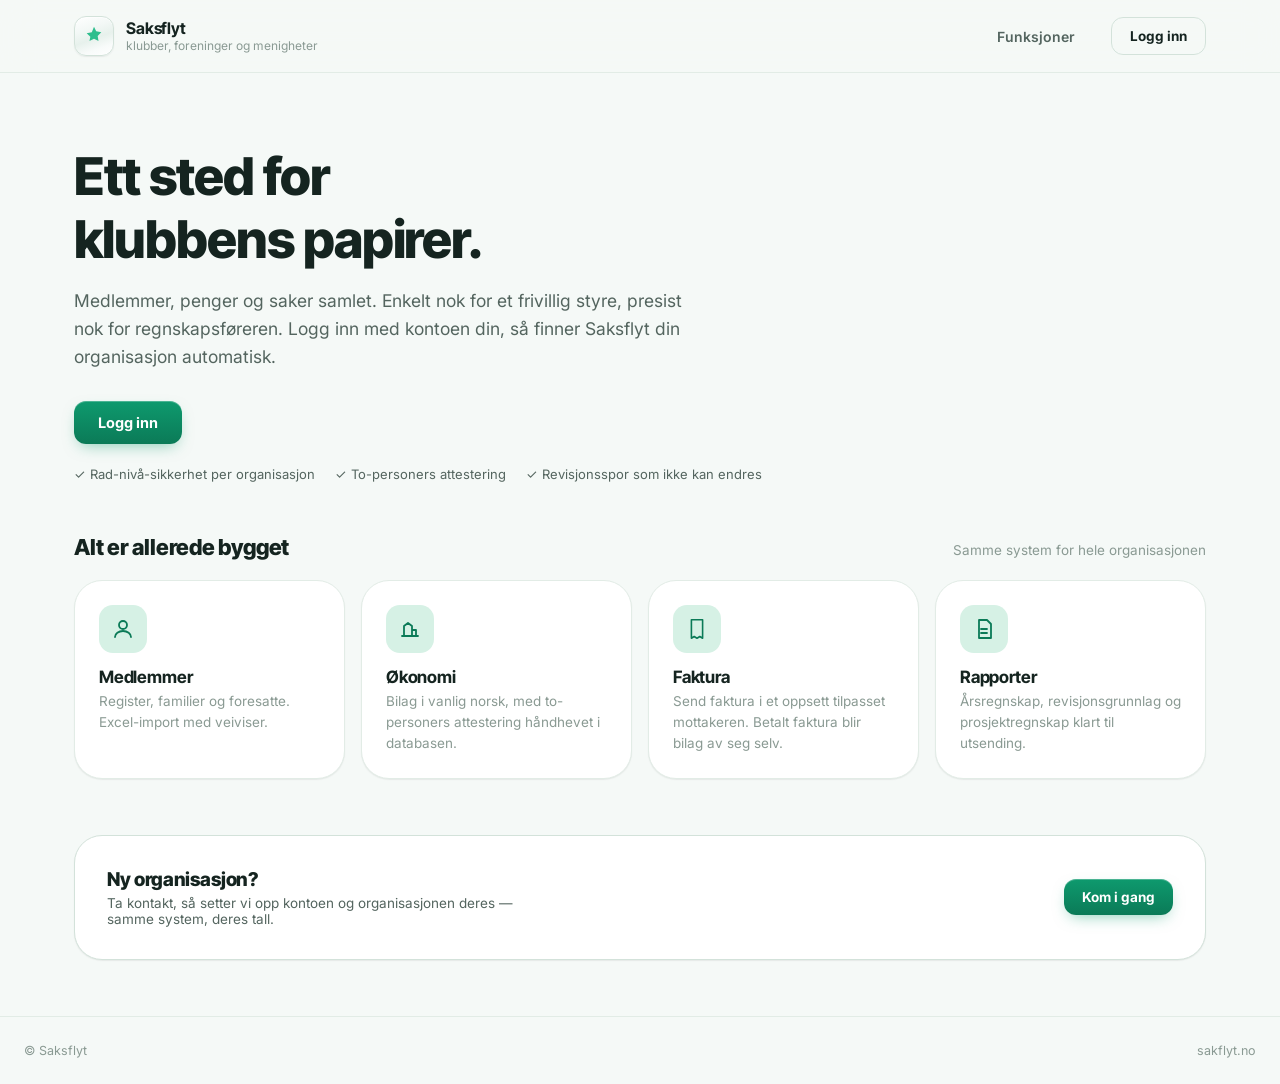
==== commit f129d485: "Fjern Claude-demolenke, gi eier egne verktøy tilbake på Oversikt - index.html: fjernet lenkene til C" ====
--- a/index.html
+++ b/index.html
@@ -59,6 +59,7 @@
   }
 
   *{box-sizing:border-box;}
+  [hidden]{display:none !important;}
   html,body{margin:0;padding:0;}
   body{
     background:var(--bg); color:var(--text); font-family:var(--font-body);
@@ -182,7 +183,6 @@
     </a>
     <div class="nav-links">
       <a href="#funksjoner">Funksjoner</a>
-      <a href="https://claude.ai/code/artifact/e55b2b0a-2020-4ac9-8ebb-772489a20bcf" target="_blank" rel="noopener">Se demo</a>
     </div>
     <div class="nav-actions">
       <a class="btn-ghost" href="./app/">Logg inn</a>
@@ -196,7 +196,6 @@
     <p class="lead">Medlemmer, penger og saker samlet. Enkelt nok for et frivillig styre, presist nok for regnskapsføreren. Logg inn med kontoen din, så finner Saksflyt din organisasjon automatisk.</p>
     <div class="hero-actions">
       <a class="btn" href="./app/">Logg inn</a>
-      <a class="btn-ghost" href="https://claude.ai/code/artifact/e55b2b0a-2020-4ac9-8ebb-772489a20bcf" target="_blank" rel="noopener">Se en demo →</a>
     </div>
     <div class="check-row">
       <span>✓ Rad-nivå-sikkerhet per organisasjon</span>
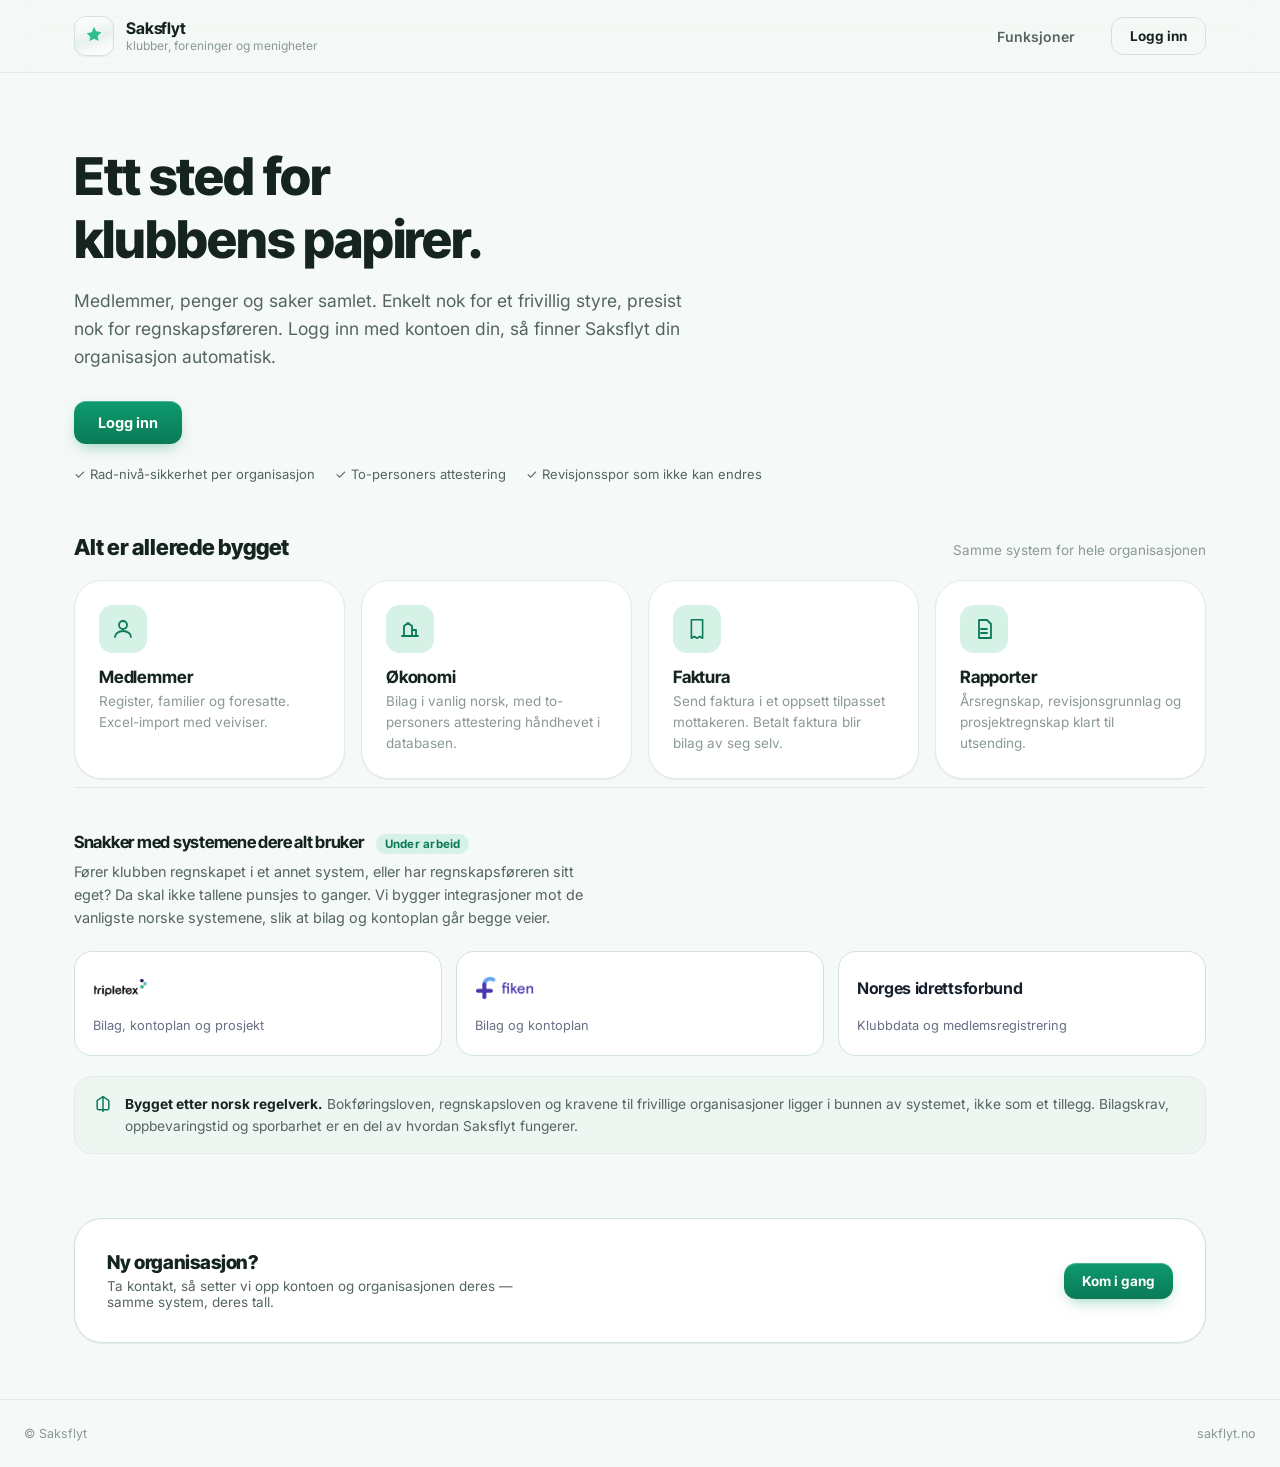
==== commit 336be51c: "Revisor-rolle, eier-verktøy i meny, integrasjonslogoer og regelverk på forsiden" ====
--- a/index.html
+++ b/index.html
@@ -132,6 +132,25 @@
   }
   .module-icon svg{width:24px;height:24px;}
 
+  .integrasjon{border-top:1px solid var(--border);padding:44px 0 8px;}
+  .integrasjon .topp{display:flex;align-items:baseline;gap:12px;flex-wrap:wrap;margin-bottom:6px;}
+  .integrasjon .topp h2{font-family:var(--font-display);font-size:1.05rem;font-weight:700;letter-spacing:-.015em;margin:0;}
+  .integrasjon .badge{font-size:.72rem;font-weight:700;letter-spacing:.02em;padding:3px 9px;border-radius:999px;background:var(--mint-soft);color:var(--mint-deep);}
+  .integrasjon > p{margin:6px 0 0;color:var(--text-2);font-size:.9rem;line-height:1.6;max-width:60ch;}
+  .merker{display:grid;grid-template-columns:repeat(3,1fr);gap:14px;margin:22px 0 4px;}
+  @media (max-width:820px){.merker{grid-template-columns:1fr;}}
+  .merke-flis{border:1px solid var(--border-2);border-radius:var(--radius-m);padding:20px 18px;display:flex;flex-direction:column;gap:12px;min-height:100px;background:#FFFFFF;}
+  .merke-flis .logo{height:32px;display:flex;align-items:center;justify-content:flex-start;}
+  .merke-flis .logo img{display:block;width:auto;max-width:100%;}
+  .merke-flis .logo img.fiken{height:24px;}
+  .merke-flis .logo img.tripletex{height:19px;}
+  .merke-flis .ordmerke{font-size:1rem;font-weight:700;letter-spacing:-.02em;color:#17212B;line-height:1;}
+  .merke-flis .hva{font-size:.8rem;color:#667085;line-height:1.5;}
+  .lov-note{margin-top:20px;display:flex;gap:12px;align-items:flex-start;border:1px solid var(--border);border-radius:var(--radius-m);background:var(--surface-2);padding:16px 18px;}
+  .lov-note svg{flex:none;width:20px;height:20px;color:var(--mint-deep);margin-top:1px;}
+  .lov-note p{margin:0;font-size:.86rem;color:var(--text-2);line-height:1.6;}
+  .lov-note b{color:var(--text);}
+
   .app-band{margin:56px 0;}
   .app-band .inni{
     border:1px solid var(--border-2);border-radius:var(--radius-l);background:var(--metal);
@@ -225,6 +244,32 @@
       </div>
     </div>
   </div>
+
+  <section class="integrasjon">
+    <div class="topp">
+      <h2>Snakker med systemene dere alt bruker</h2>
+      <span class="badge">Under arbeid</span>
+    </div>
+    <p>Fører klubben regnskapet i et annet system, eller har regnskapsføreren sitt eget? Da skal ikke tallene punsjes to ganger. Vi bygger integrasjoner mot de vanligste norske systemene, slik at bilag og kontoplan går begge veier.</p>
+    <div class="merker">
+      <div class="merke-flis">
+        <span class="logo"><img class="tripletex" src="[data-uri]" alt="Tripletex" width="264" height="92"></span>
+        <span class="hva">Bilag, kontoplan og prosjekt</span>
+      </div>
+      <div class="merke-flis">
+        <span class="logo"><img class="fiken" src="[data-uri]" alt="Fiken" width="264" height="108"></span>
+        <span class="hva">Bilag og kontoplan</span>
+      </div>
+      <div class="merke-flis">
+        <span class="logo"><span class="ordmerke">Norges idrettsforbund</span></span>
+        <span class="hva">Klubbdata og medlemsregistrering</span>
+      </div>
+    </div>
+    <div class="lov-note">
+      <svg viewBox="0 0 24 24" fill="none" stroke="currentColor" stroke-width="1.8"><path d="M12 3v18M5 8l7-5 7 5M5 8v9a2 2 0 002 2h10a2 2 0 002-2V8" stroke-linecap="round" stroke-linejoin="round"/></svg>
+      <p><b>Bygget etter norsk regelverk.</b> Bokføringsloven, regnskapsloven og kravene til frivillige organisasjoner ligger i bunnen av systemet, ikke som et tillegg. Bilagskrav, oppbevaringstid og sporbarhet er en del av hvordan Saksflyt fungerer.</p>
+    </div>
+  </section>
 
   <section class="app-band">
     <div class="inni">
